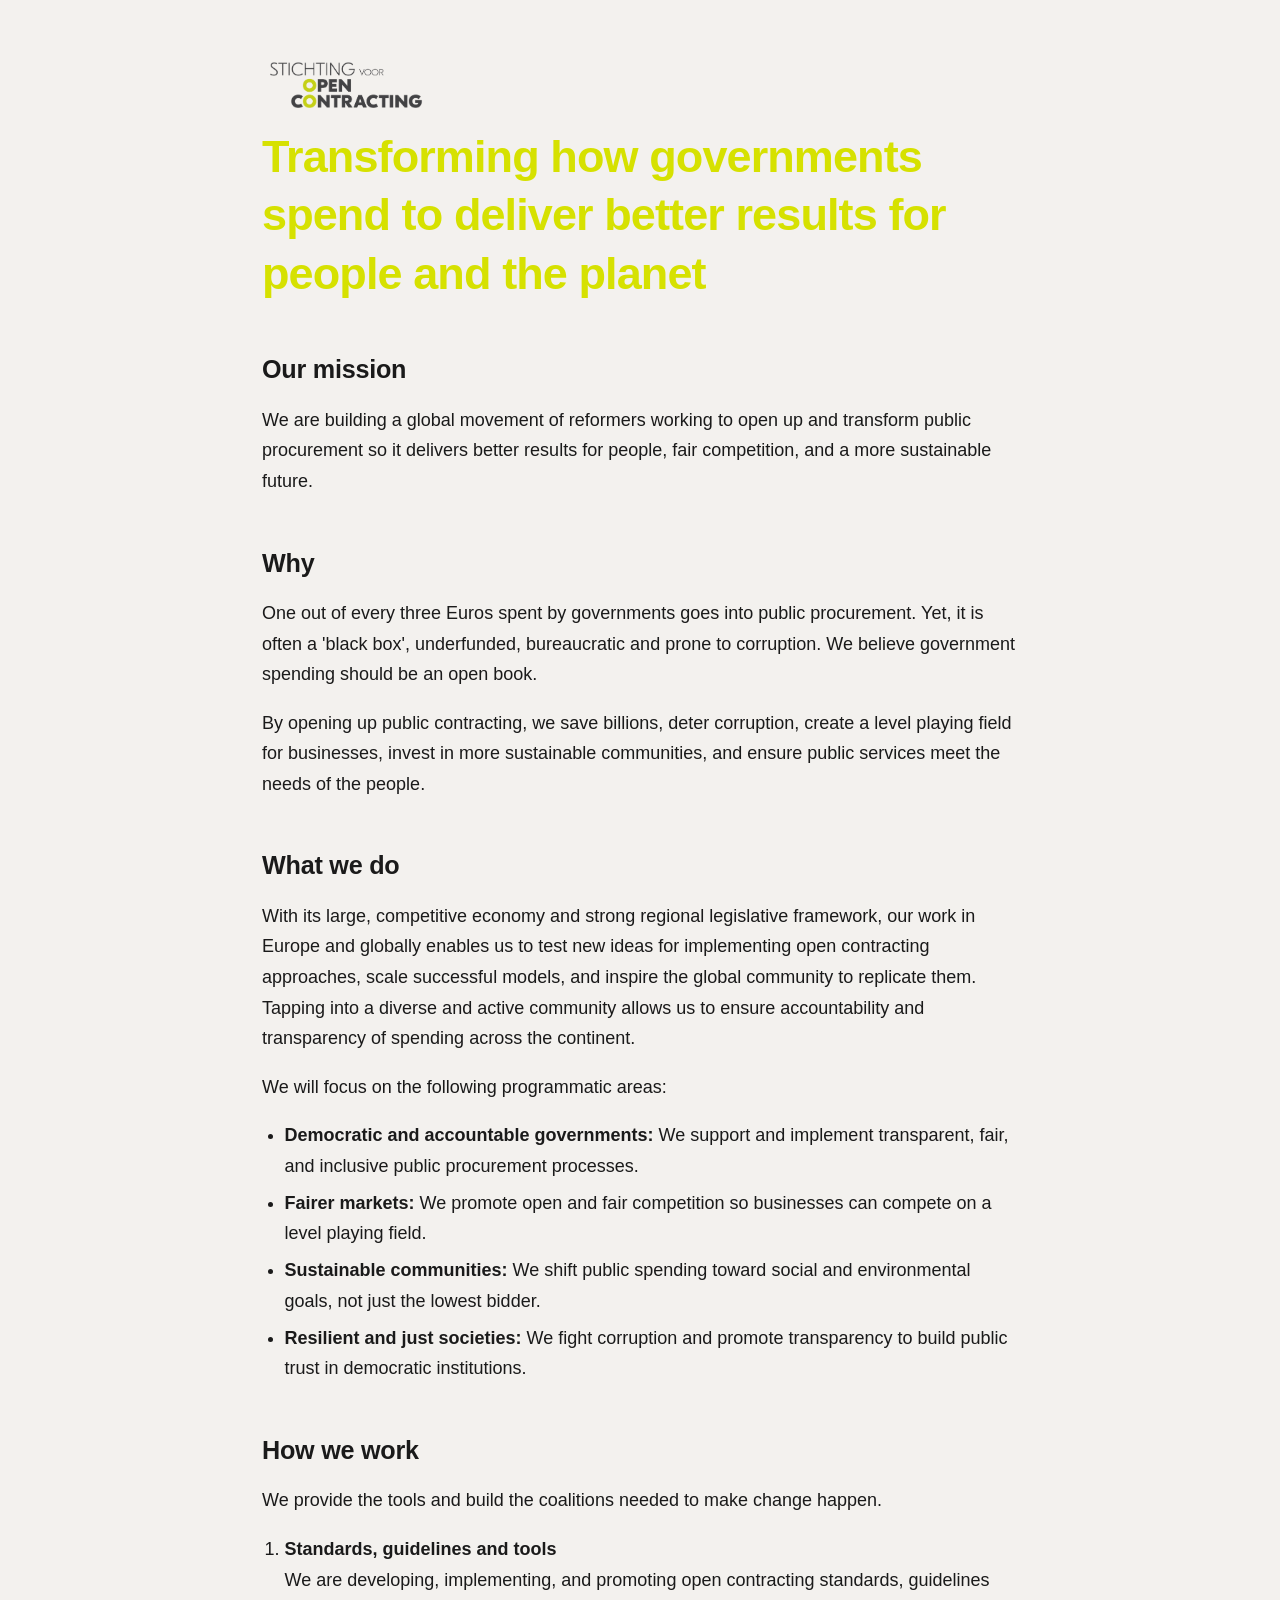
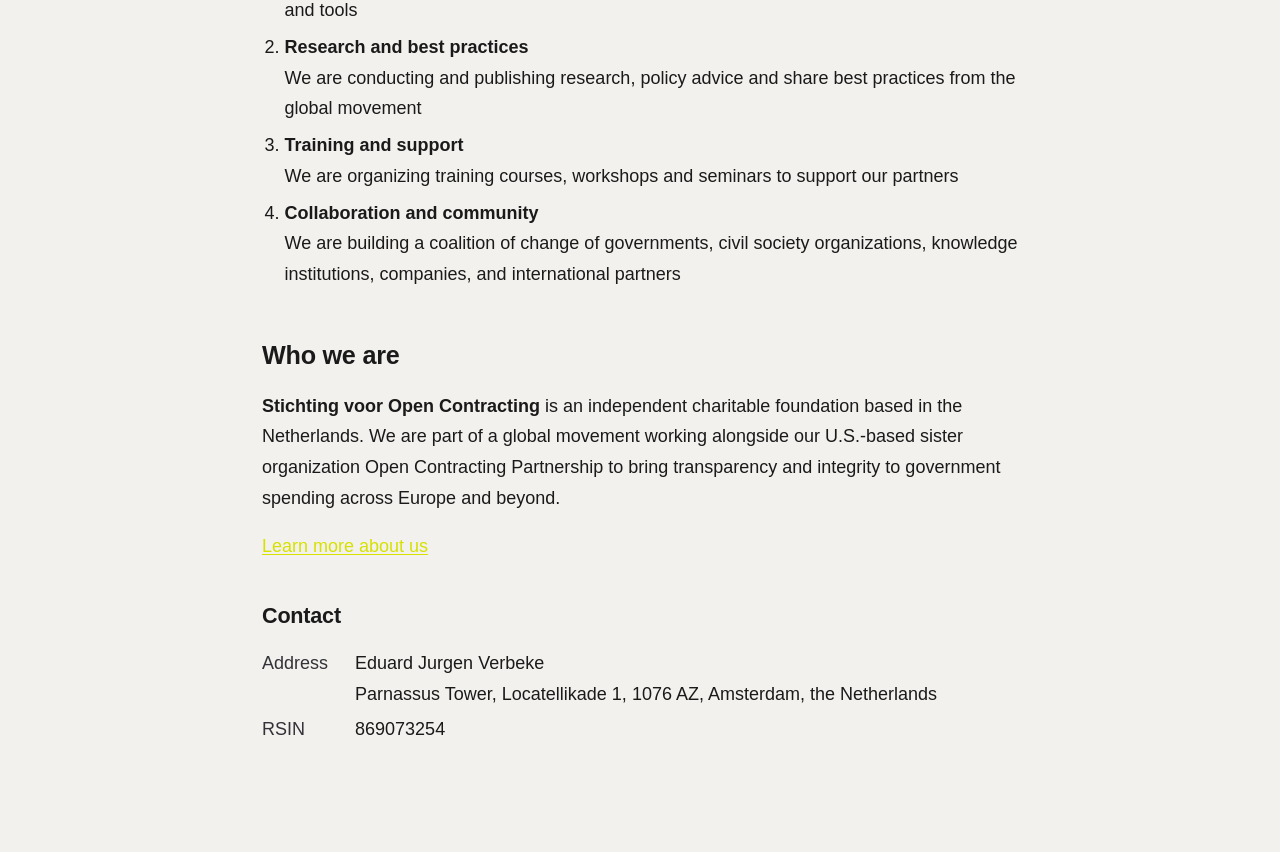
==== index.html @ b3a8ab1e "Update index.html" ====
<!DOCTYPE html>
<html lang="en">
<head>
  <meta charset="UTF-8">
  <meta name="viewport" content="width=device-width, initial-scale=1.0">
  <title>Stichting voor Open Contracting (SvOC)</title>
  <link rel="preload" href="fonts/GT-Eesti-Display-Regular.woff2" as="font" type="font/woff2" crossorigin>
  <link rel="preload" href="fonts/GT-Eesti-Display-Medium.woff2" as="font" type="font/woff2" crossorigin>
  <link rel="preload" href="fonts/GT-Eesti-Display-Bold.woff2" as="font" type="font/woff2" crossorigin>
  <link rel="stylesheet" href="styles.css">
</head>
<body>
  <main>
    <hgroup>
      <a href="http://open-contracting.org/index.eu"><img src="files/Stichting-Logo.png" width="25%"></a>
      <h1>Transforming how governments spend to deliver better results for people and the planet</h1>
    </hgroup>

    <h2>Our mission</h2>
    <p>We are building a global movement of reformers working to open up and transform public procurement so it delivers better results for people, fair competition, and a more sustainable future. </p>

    <h2>Why</h2>
    <p>One out of every three Euros spent by governments goes into public procurement. Yet, it is often a 'black box', underfunded, bureaucratic and prone to corruption. We believe government spending should be an open book. </p>
    <p>By opening up public contracting, we save billions, deter corruption, create a level playing field for businesses, invest in more sustainable communities, and ensure public services meet the needs of the people. </p>

<h2>What we do</h2>
    <p>With its large, competitive economy and strong regional legislative framework, our work in Europe and globally enables us to test new ideas for implementing open contracting approaches, scale successful models, and inspire the global community to replicate them. Tapping into a diverse and active community allows us to ensure accountability and transparency of spending across the continent. 
</p>
    <p>We will focus on the following programmatic areas:</p>
    
    <ul>
      <li><strong>Democratic and accountable governments:</strong> We support and implement transparent, fair, and inclusive public procurement processes. </li>
      <li><strong>Fairer markets:</strong> We promote open and fair competition so businesses can compete on a level playing field.</li>
      <li><strong>Sustainable communities:</strong> We shift public spending toward social and environmental goals, not just the lowest bidder.</li>
      <li><strong>Resilient and just societies:</strong> We fight corruption and promote transparency to build public trust in democratic institutions.</li>  
    </ul>

    <h2>How we work</h2>
    <p>We provide the tools and build the coalitions needed to make change happen. </p>
    <ol>
<li><strong>Standards, guidelines and tools </strong><br>
We are developing, implementing, and promoting open contracting standards, guidelines and tools </li>
      <li><strong>Research and best practices </strong><br>
We are conducting and publishing research, policy advice and share best practices from the global movement</li>
      <li><strong>Training and support</strong><br>
We are organizing training courses, workshops and seminars to support our partners</li>
      <li><strong>Collaboration and community </strong><br>
We are building a coalition of change of governments, civil society organizations, knowledge institutions, companies, and international partners </li>
      
    </ol>
    
    <h2>Who we are</h2>
    <p><strong>Stichting voor Open Contracting</strong> is an independent charitable foundation based in the Netherlands. We are part of a global movement working alongside our U.S.-based sister organization Open Contracting Partnership to bring transparency and integrity to government spending across Europe and beyond.</p>
    <p><a href="about.html">Learn more about us</a></p>

    <h3>Contact</h3>

    <dl>
      <dt>Address</dt>
      <dd>Eduard Jurgen Verbeke<br>Parnassus Tower, Locatellikade 1, 1076 AZ, Amsterdam, the Netherlands</dd>
      <dt>RSIN</dt>
      <dd>869073254</dd>
    </dl>

  </main>
</body>
</html>
---- styles.css ----
/* GT Eesti */
@font-face {
  font-family: "GT Eesti";
  font-style: normal;
  font-display: swap;
  src: url("fonts/GT-Eesti-Display-Regular.woff2") format("woff2");
}

@font-face {
  font-family: "GT Eesti";
  font-style: normal;
  font-weight: 600;
  font-display: swap;
  src: url("fonts/GT-Eesti-Display-Medium.woff2") format("woff2");
}

@font-face {
  font-family: "GT Eesti";
  font-style: normal;
  font-weight: 700;
  font-display: swap;
  src: url("fonts/GT-Eesti-Display-Bold.woff2") format("woff2");
}


:root {
  --text: #1a1a1a;
  --text-light: #323238;
  --bg: #f3f1ee;
  --accent: #d6e100;
  --max-width: 42rem;
}

* {
  margin: 0;
  padding: 0;
  box-sizing: border-box;
}

html {
  font-size: 18px;
  -webkit-font-smoothing: antialiased;
  -moz-osx-font-smoothing: grayscale;
}

body {
  font-family: "GT-Eesti-Display-Regular", -apple-system, BlinkMacSystemFont, "Segoe UI", OpenSans, sans-serif;
  line-height: 1.7;
  color: var(--text);
  background: var(--bg);
  padding: 3rem 1.5rem 5rem;
}

main {
  max-width: var(--max-width);
  margin: 0 auto;
}

h1, h2, h3, .subtitle {
  font-family: "GT-Eesti-Display-Bold", OpenSans, sans-serif;
}

h1 {
  font-size: 2.5rem;
  line-height: 1.3;
  margin-bottom: 0.5rem;
  letter-spacing: -0.02em;
  color: var(--accent);
}

.subtitle {
  color: var(--text-light);
  font-size: 1.35rem;
  margin-bottom: 3rem;
}

.subtitle::after {
  content: "";
  display: block;
  width: 4rem;
  height: 3px;
  background: var(--accent);
  margin-top: 1.5rem;
}

h2 {
  font-size: 1.4rem;
  font-weight: 700;
  margin-top: 2.5rem;
  margin-bottom: 0.75rem;
  letter-spacing: -0.01em;
}

h3 {
  font-size: 1.2rem;
  font-weight: 600;
  margin-top: 2rem;
  margin-bottom: 0.75rem;
  letter-spacing: -0.01em;
}

p, ul, dl {
  margin-bottom: 1rem;
}

ul {
  padding-left: 1.25rem;
}

ol {
  padding-left: 1.25rem;
}

li {
  margin-bottom: 0.35rem;
}

dl {
  display: grid;
  grid-template-columns: auto 1fr;
  gap: 0.25rem 1.5rem;
}

dt {
  color: var(--text-light);
}

dd {
  margin: 0;
}

a {
  color: var(--accent);
  text-decoration: underline;
  text-underline-offset: 2px;
}

a:hover {
  color: var(--text);
}

@media (max-width: 600px) {
  html {
    font-size: 16px;
  }

  body {
    padding: 2rem 1rem 3rem;
  }

  h1 {
    font-size: 2rem;
  }

  dl {
    grid-template-columns: 1fr;
    gap: 0.1rem;
  }

  dt {
    margin-top: 0.5rem;
  }
}
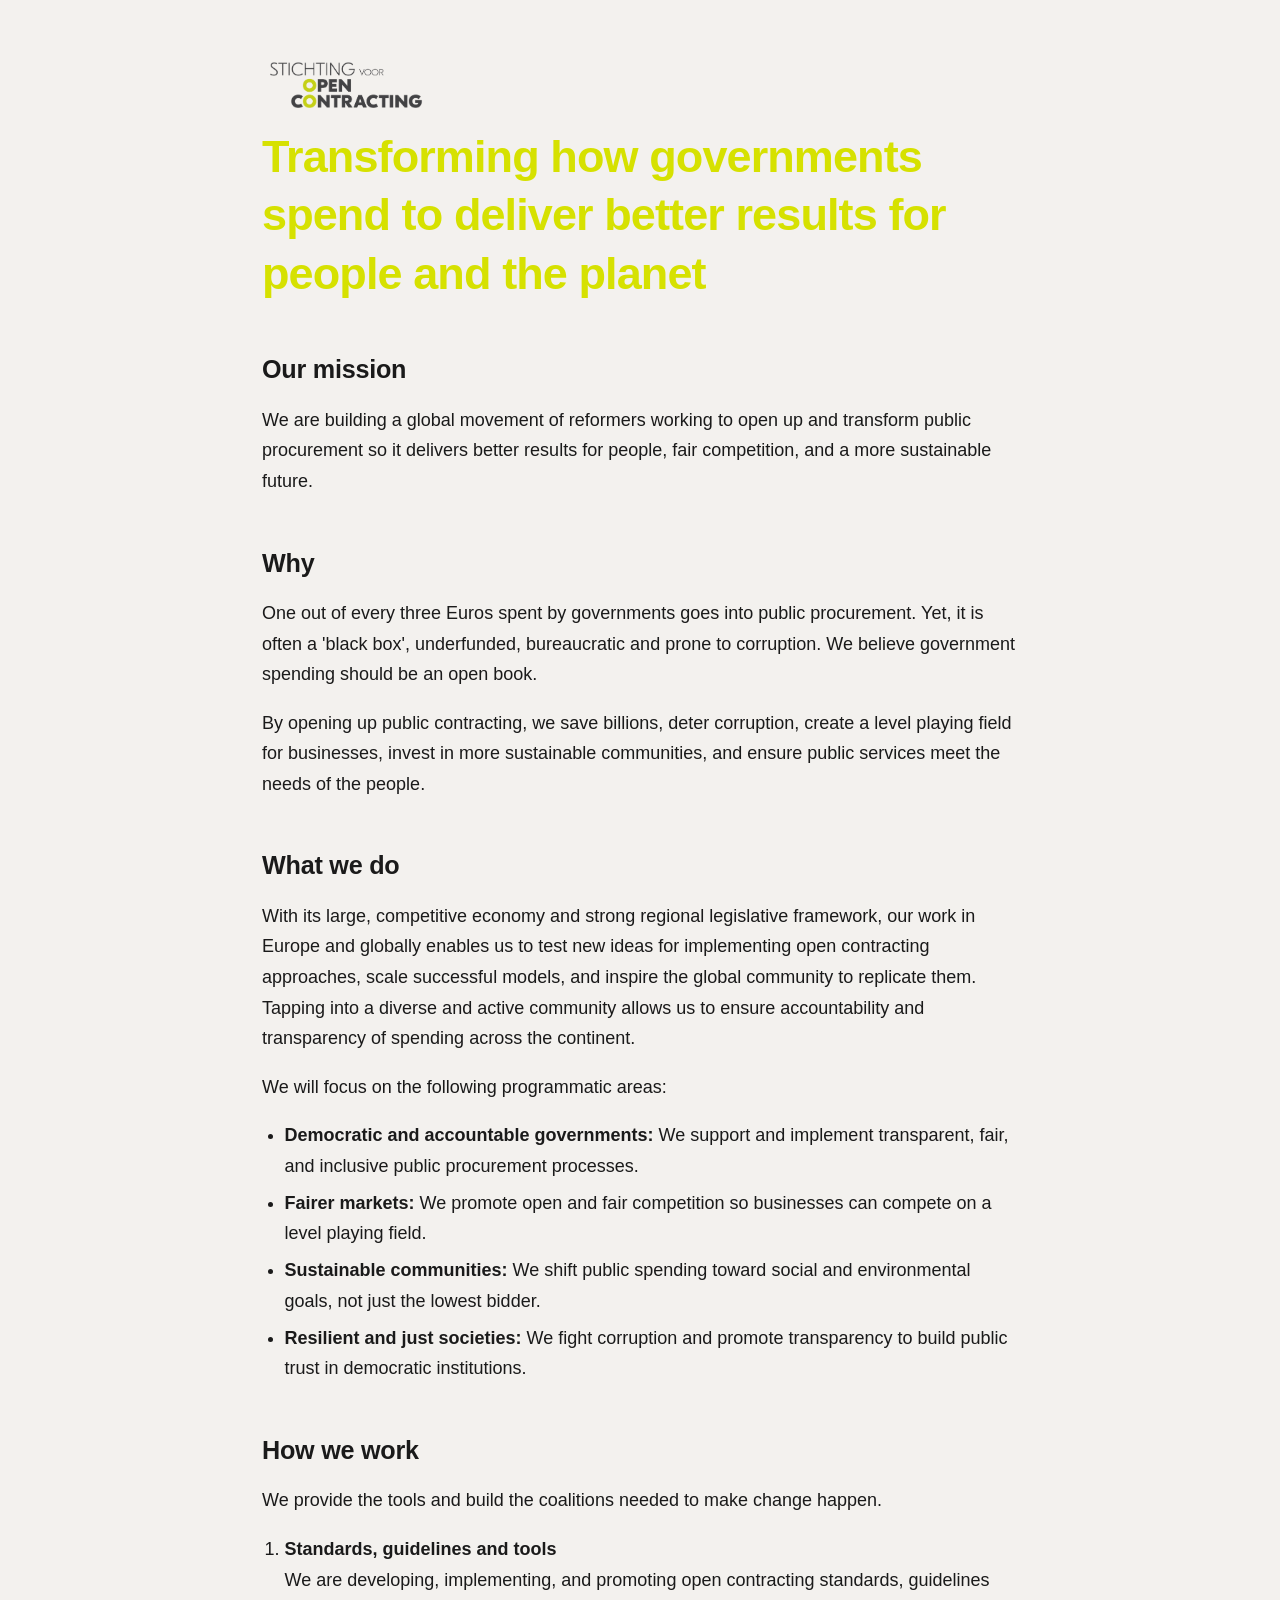
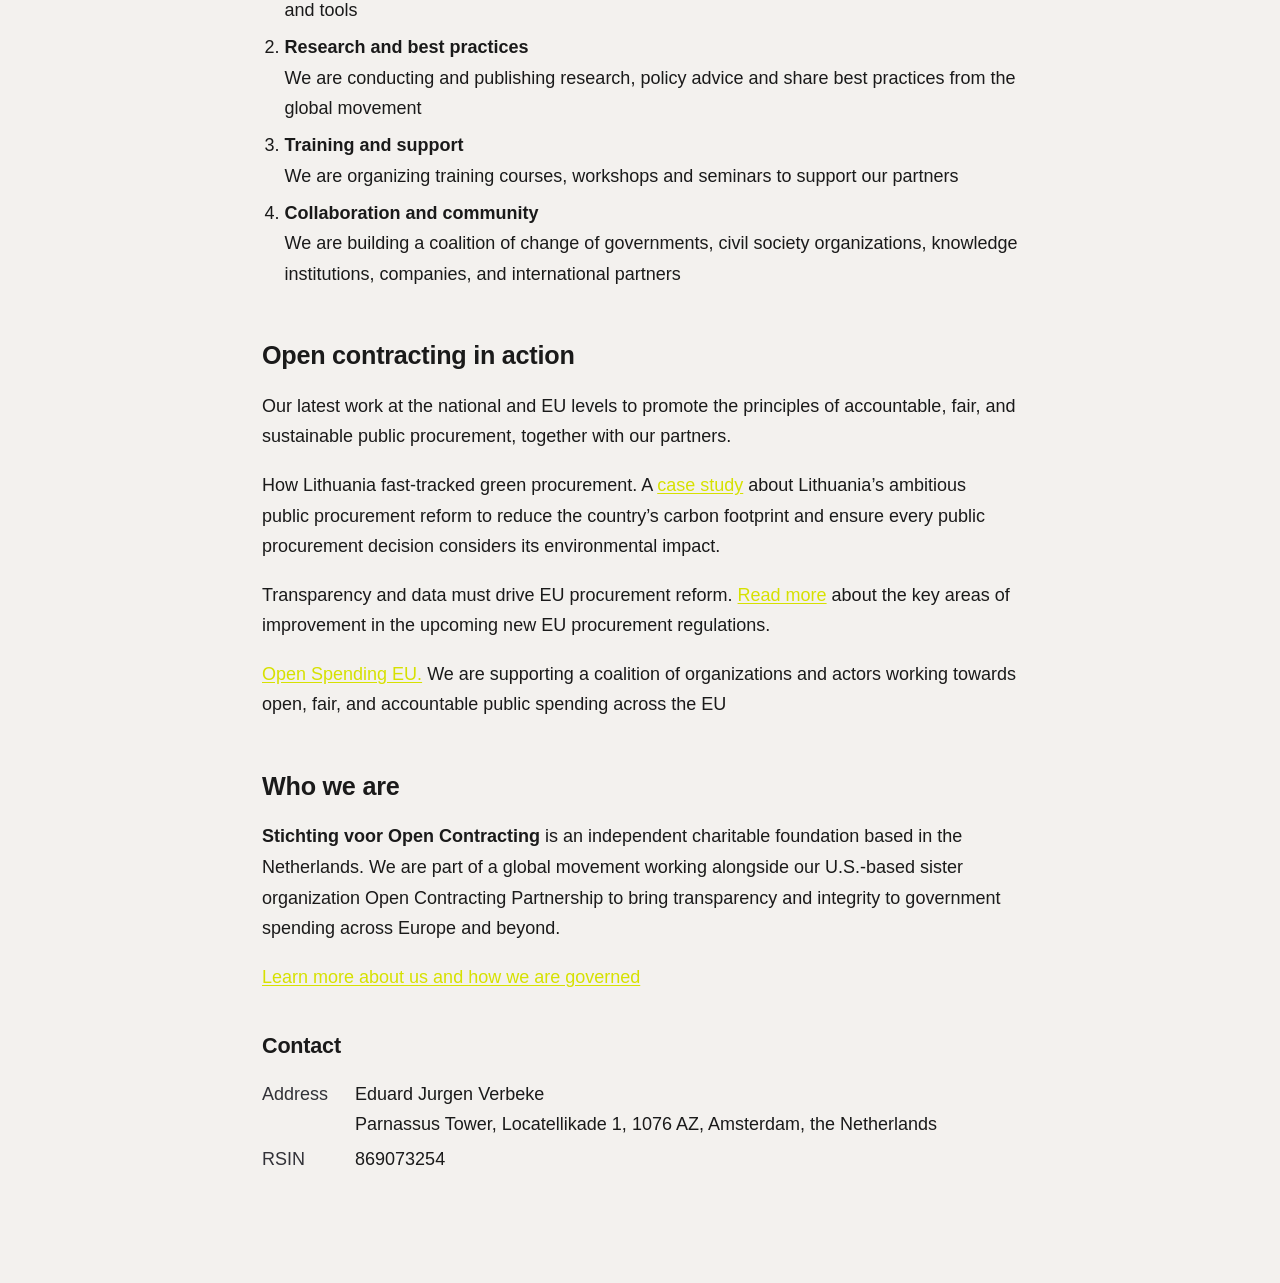
==== commit 0b214875: "Update index.html" ====
--- a/index.html
+++ b/index.html
@@ -46,12 +46,18 @@
 We are organizing training courses, workshops and seminars to support our partners</li>
       <li><strong>Collaboration and community </strong><br>
 We are building a coalition of change of governments, civil society organizations, knowledge institutions, companies, and international partners </li>
-      
     </ol>
+
+    <h2>Open contracting in action</h2>
+    <p>Our latest work at the national and EU levels to promote the principles of accountable, fair, and sustainable public procurement, together with our partners.</p>
+
+<p>How Lithuania fast-tracked green procurement. A <a href"https://www.open-contracting.org/2023/12/06/how-lithuania-fast-tracked-green-procurement/">case study</a> about Lithuania’s ambitious public procurement reform to reduce the country’s carbon footprint and ensure every public procurement decision considers its environmental impact.</p>
+<p>Transparency and data must drive EU procurement reform. <a href="https://www.open-contracting.org/2026/02/06/a-smarter-single-market-why-transparency-and-data-must-drive-eu-procurement-reform/">Read more</a> about the key areas of improvement in the upcoming new EU procurement regulations.</p>
+<p><a href="https://www.open-spending.eu">Open Spending EU.</a> We are supporting a coalition of organizations and actors working towards open, fair, and accountable public spending across the EU</p>
     
     <h2>Who we are</h2>
     <p><strong>Stichting voor Open Contracting</strong> is an independent charitable foundation based in the Netherlands. We are part of a global movement working alongside our U.S.-based sister organization Open Contracting Partnership to bring transparency and integrity to government spending across Europe and beyond.</p>
-    <p><a href="about.html">Learn more about us</a></p>
+    <p><a href="about.html">Learn more about us and how we are governed</a></p>
 
     <h3>Contact</h3>
 
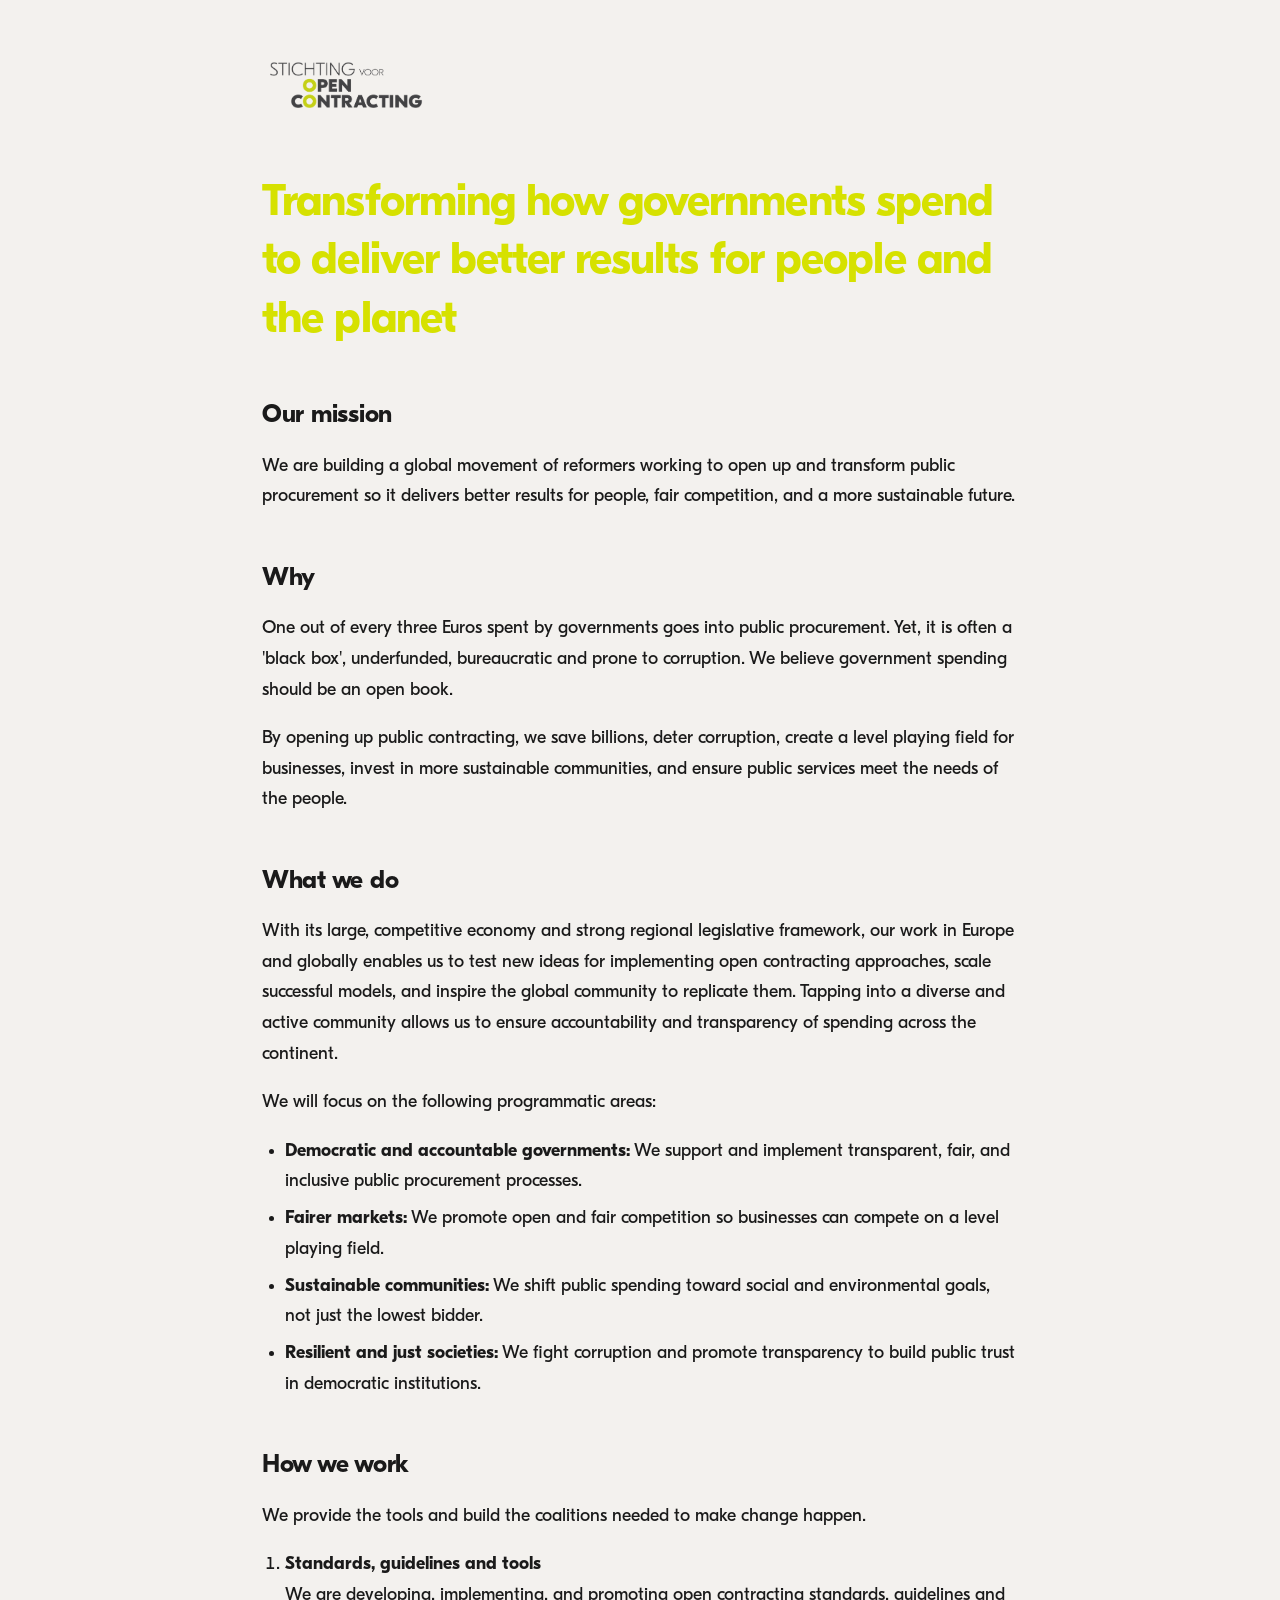
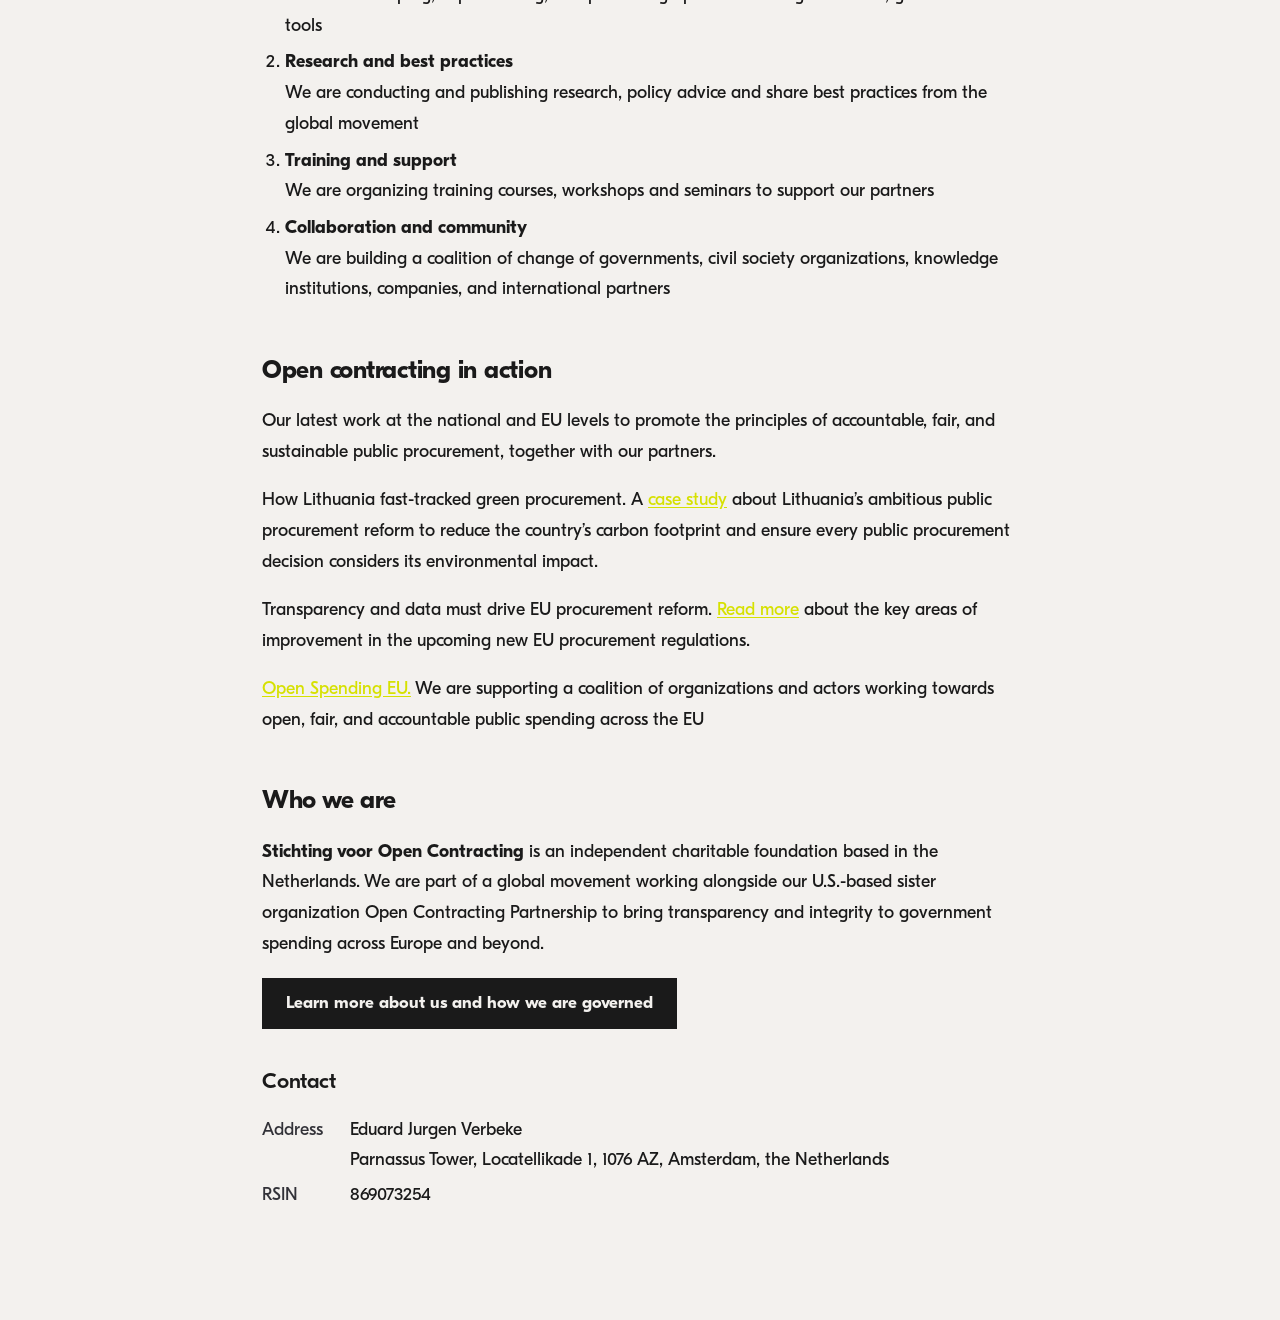
==== commit 63500f68: "Update index.html" ====
--- a/index.html
+++ b/index.html
@@ -57,7 +57,7 @@
     
     <h2>Who we are</h2>
     <p><strong>Stichting voor Open Contracting</strong> is an independent charitable foundation based in the Netherlands. We are part of a global movement working alongside our U.S.-based sister organization Open Contracting Partnership to bring transparency and integrity to government spending across Europe and beyond.</p>
-    <p><a href="about.html">Learn more about us and how we are governed</a></p>
+    <p><a href="about.html" class="btn btn-primary">Learn more about us and how we are governed</a></p>
 
     <h3>Contact</h3>
 
--- a/styles.css
+++ b/styles.css
@@ -2,6 +2,7 @@
 @font-face {
   font-family: "GT Eesti";
   font-style: normal;
+  font-weight: 400;
   font-display: swap;
   src: url("fonts/GT-Eesti-Display-Regular.woff2") format("woff2");
 }
@@ -44,7 +45,7 @@
 }
 
 body {
-  font-family: "GT-Eesti-Display-Regular", -apple-system, BlinkMacSystemFont, "Segoe UI", OpenSans, sans-serif;
+  font-family: "GT Eesti", -apple-system, BlinkMacSystemFont, "Segoe UI", OpenSans, sans-serif;
   line-height: 1.7;
   color: var(--text);
   background: var(--bg);
@@ -57,12 +58,13 @@
 }
 
 h1, h2, h3, .subtitle {
-  font-family: "GT-Eesti-Display-Bold", OpenSans, sans-serif;
+  font-family: "GT Eesti", OpenSans, sans-serif;
 }
 
 h1 {
   font-size: 2.5rem;
   line-height: 1.3;
+  margin-top: 2.5rem;
   margin-bottom: 0.5rem;
   letter-spacing: -0.02em;
   color: var(--accent);
@@ -161,3 +163,40 @@
     margin-top: 0.5rem;
   }
 }
+
+/* Buttons */
+.btn {
+  display: inline-block;
+  padding: 0.65em 1.4em;
+  font-family: "GT Eesti", sans-serif;
+  font-size: 0.95rem;
+  font-weight: 700;
+  text-decoration: none;
+  cursor: pointer;
+  border: none;
+  transition: background 0.15s ease, color 0.15s ease;
+}
+
+/* Primary: dark fill */
+.btn-primary {
+  background: var(--text);
+  color: var(--bg);
+}
+
+.btn-primary:hover {
+  background: var(--accent);
+  color: var(--text);
+}
+
+/* Secondary: outline */
+.btn-secondary {
+  background: transparent;
+  color: var(--text);
+  border: 2px solid var(--text);
+}
+
+.btn-secondary:hover {
+  background: var(--accent);
+  border-color: var(--accent);
+  color: var(--text);
+}
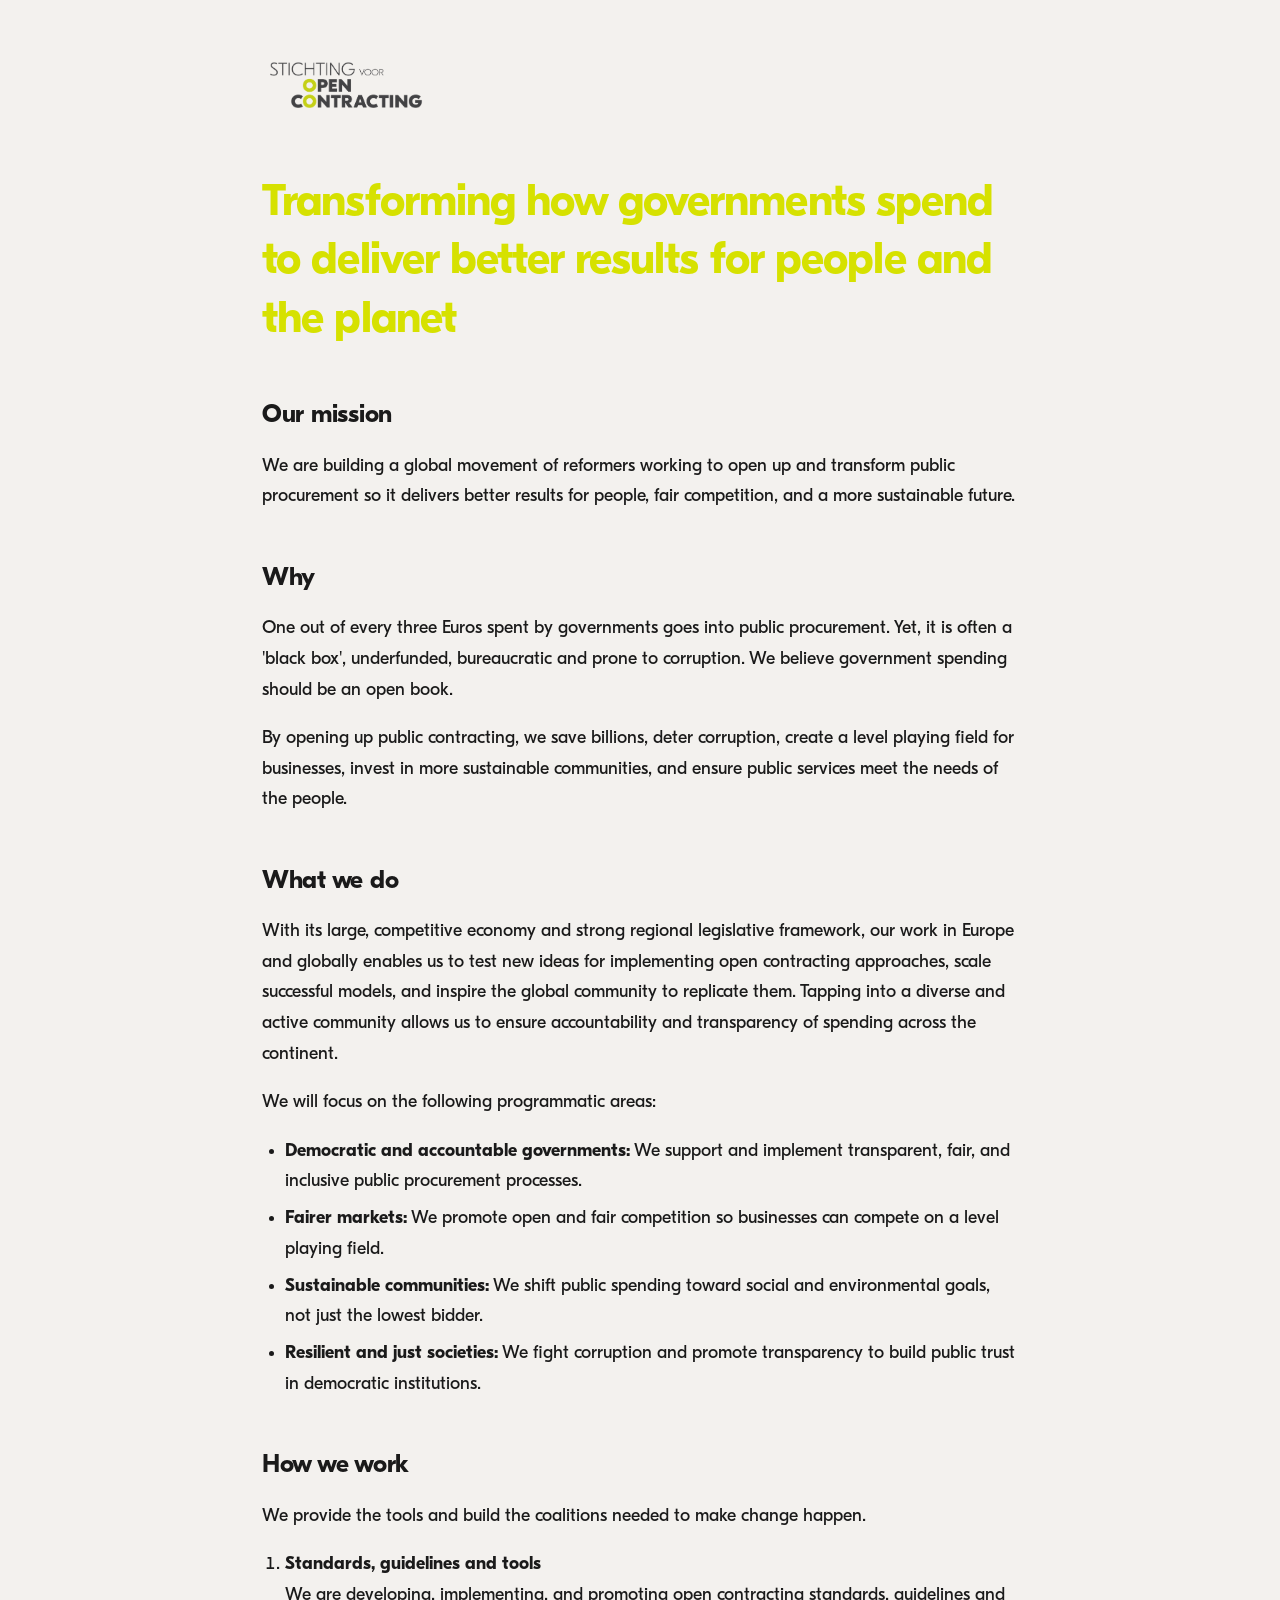
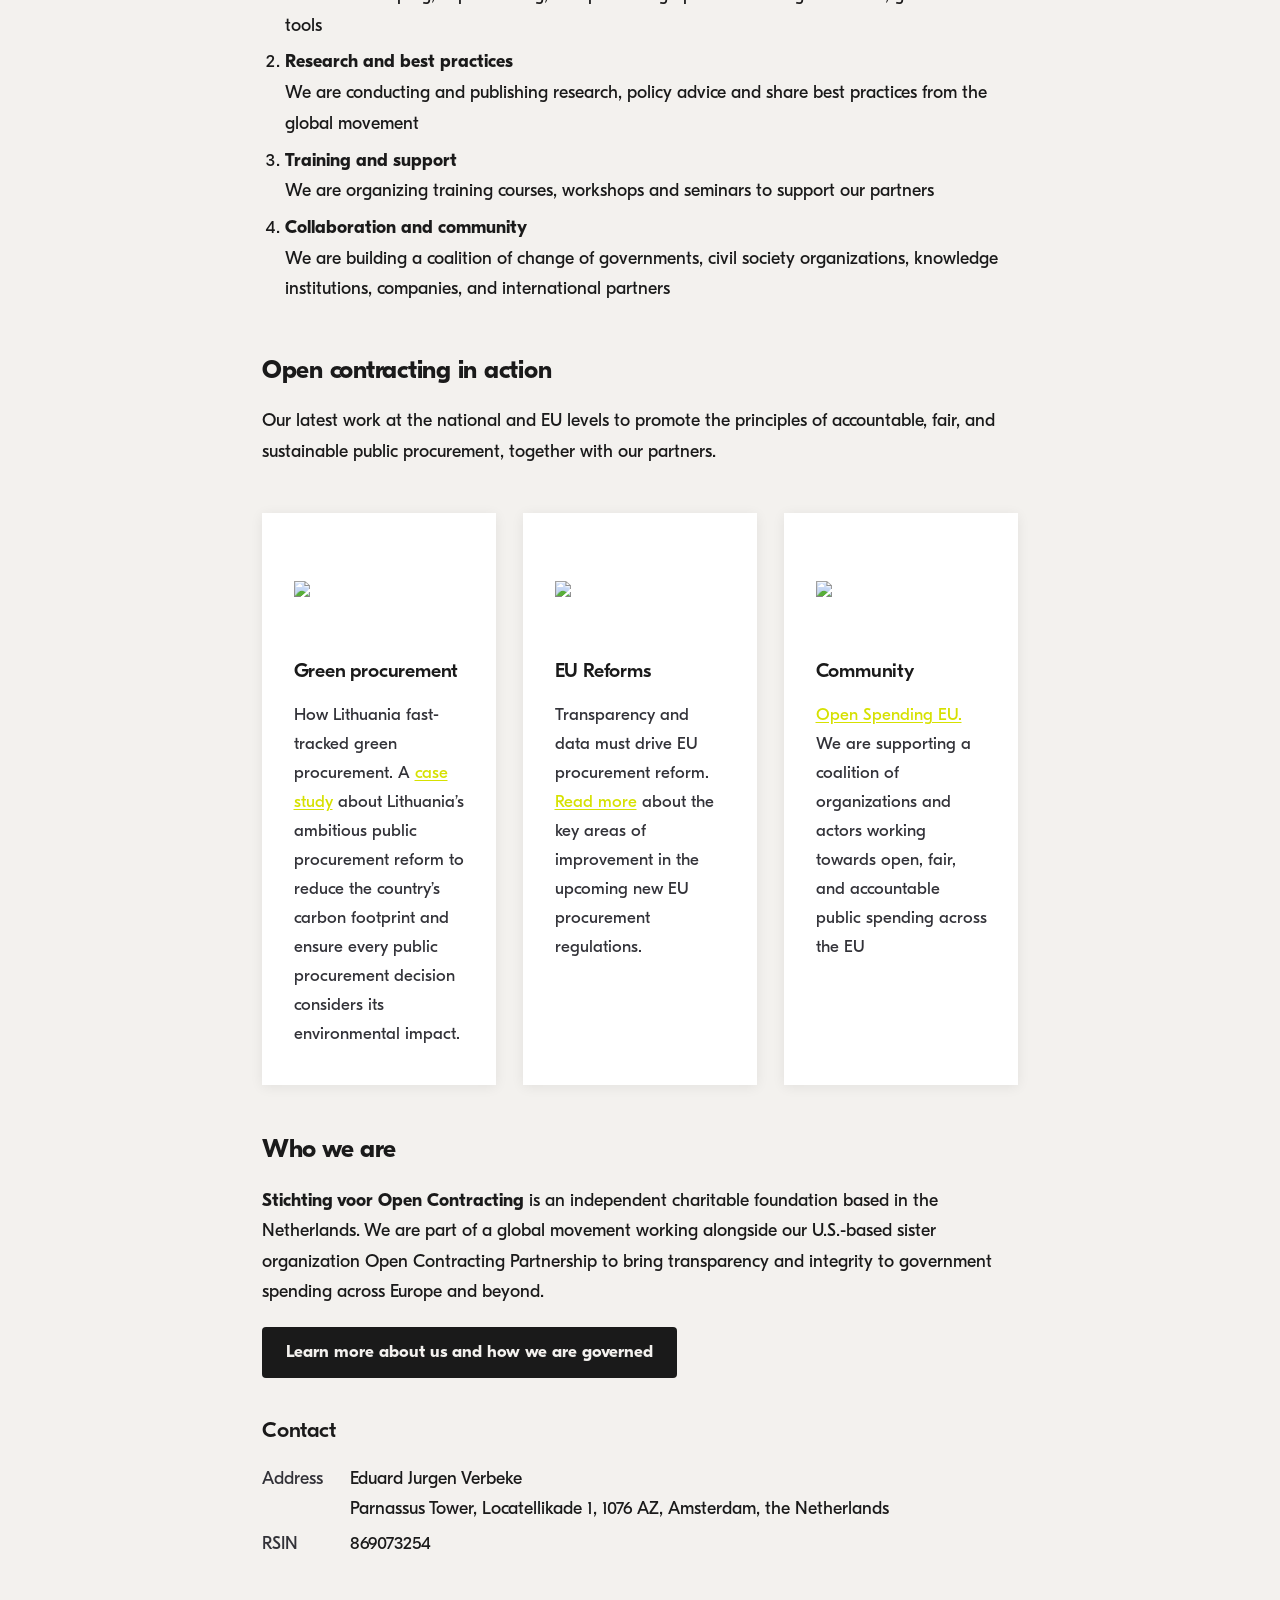
==== commit aef83a9e: "Update index.html" ====
--- a/index.html
+++ b/index.html
@@ -50,10 +50,29 @@
 
     <h2>Open contracting in action</h2>
     <p>Our latest work at the national and EU levels to promote the principles of accountable, fair, and sustainable public procurement, together with our partners.</p>
-
-<p>How Lithuania fast-tracked green procurement. A <a href"https://www.open-contracting.org/2023/12/06/how-lithuania-fast-tracked-green-procurement/">case study</a> about Lithuania’s ambitious public procurement reform to reduce the country’s carbon footprint and ensure every public procurement decision considers its environmental impact.</p>
-<p>Transparency and data must drive EU procurement reform. <a href="https://www.open-contracting.org/2026/02/06/a-smarter-single-market-why-transparency-and-data-must-drive-eu-procurement-reform/">Read more</a> about the key areas of improvement in the upcoming new EU procurement regulations.</p>
+<div class="cards-grid">
+  <div class="card">
+    <div class="card-icon">
+      <img src="https://ocp-website-production-2fo5ied6.imgix.net/uploads/2023/12/Lithuania-bikelight-iStock-1057982458.jpg?ixlib=php-4.1.0&w=2048&s=8933f5fea58274ccbce6c9a4e504c68d">
+    </div>
+    <h3>Green procurement</h3>
+    <p>How Lithuania fast-tracked green procurement. A <a href"https://www.open-contracting.org/2023/12/06/how-lithuania-fast-tracked-green-procurement/">case study</a> about Lithuania’s ambitious public procurement reform to reduce the country’s carbon footprint and ensure every public procurement decision considers its environmental impact.</p>
+  </div>
+  <div class="card">
+    <div class="card-icon">
+     <img src="https://ocp-website-production-2fo5ied6.imgix.net/uploads/2026/02/KG-EUDirectives.jpg?ixlib=php-4.1.0&w=2048&s=8bc46162a1fc86c5cd43fa720dd31d4b">
+    </div>
+    <h3>EU Reforms</h3>
+ <p>Transparency and data must drive EU procurement reform. <a href="https://www.open-contracting.org/2026/02/06/a-smarter-single-market-why-transparency-and-data-must-drive-eu-procurement-reform/">Read more</a> about the key areas of improvement in the upcoming new EU procurement regulations.</p>
+ </div>
+  <div class="card">
+    <div class="card-icon">
+      <img src="https://ocp-website-production-2fo5ied6.imgix.net/uploads/2024/09/europe-vision-rome-1.jpg?ixlib=php-4.1.0&w=2048&s=67f774d9f315d175db31bb6d642a5e0b">
+    </div>
+    <h3>Community</h3>
 <p><a href="https://www.open-spending.eu">Open Spending EU.</a> We are supporting a coalition of organizations and actors working towards open, fair, and accountable public spending across the EU</p>
+  </div>
+</div>
     
     <h2>Who we are</h2>
     <p><strong>Stichting voor Open Contracting</strong> is an independent charitable foundation based in the Netherlands. We are part of a global movement working alongside our U.S.-based sister organization Open Contracting Partnership to bring transparency and integrity to government spending across Europe and beyond.</p>
--- a/styles.css
+++ b/styles.css
@@ -174,6 +174,7 @@
   text-decoration: none;
   cursor: pointer;
   border: none;
+  border-radius: 4px;
   transition: background 0.15s ease, color 0.15s ease;
 }
 
@@ -200,3 +201,48 @@
   border-color: var(--accent);
   color: var(--text);
 }
+
+/* Cards section */
+.cards-grid {
+  display: grid;
+  grid-template-columns: repeat(3, 1fr);
+  gap: 1.5rem;
+  margin-top: 2.5rem;
+  margin-bottom: 2rem;
+}
+
+.card {
+  background: #fff;
+  padding: 2rem 1.75rem;
+  box-shadow: 0 2px 12px rgba(0, 0, 0, 0.07);
+}
+
+.card-icon {
+  margin-bottom: 1.5rem;
+  height: 80px;
+  display: flex;
+  align-items: center;
+}
+
+.card-icon img {
+  max-height: 80px;
+  width: auto;
+}
+
+.card h3 {
+  margin-top: 0;
+  margin-bottom: 0.6rem;
+  font-size: 1.1rem;
+}
+
+.card p {
+  margin-bottom: 0;
+  color: var(--text-light);
+  font-size: 0.95rem;
+}
+
+@media (max-width: 768px) {
+  .cards-grid {
+    grid-template-columns: 1fr;
+  }
+}
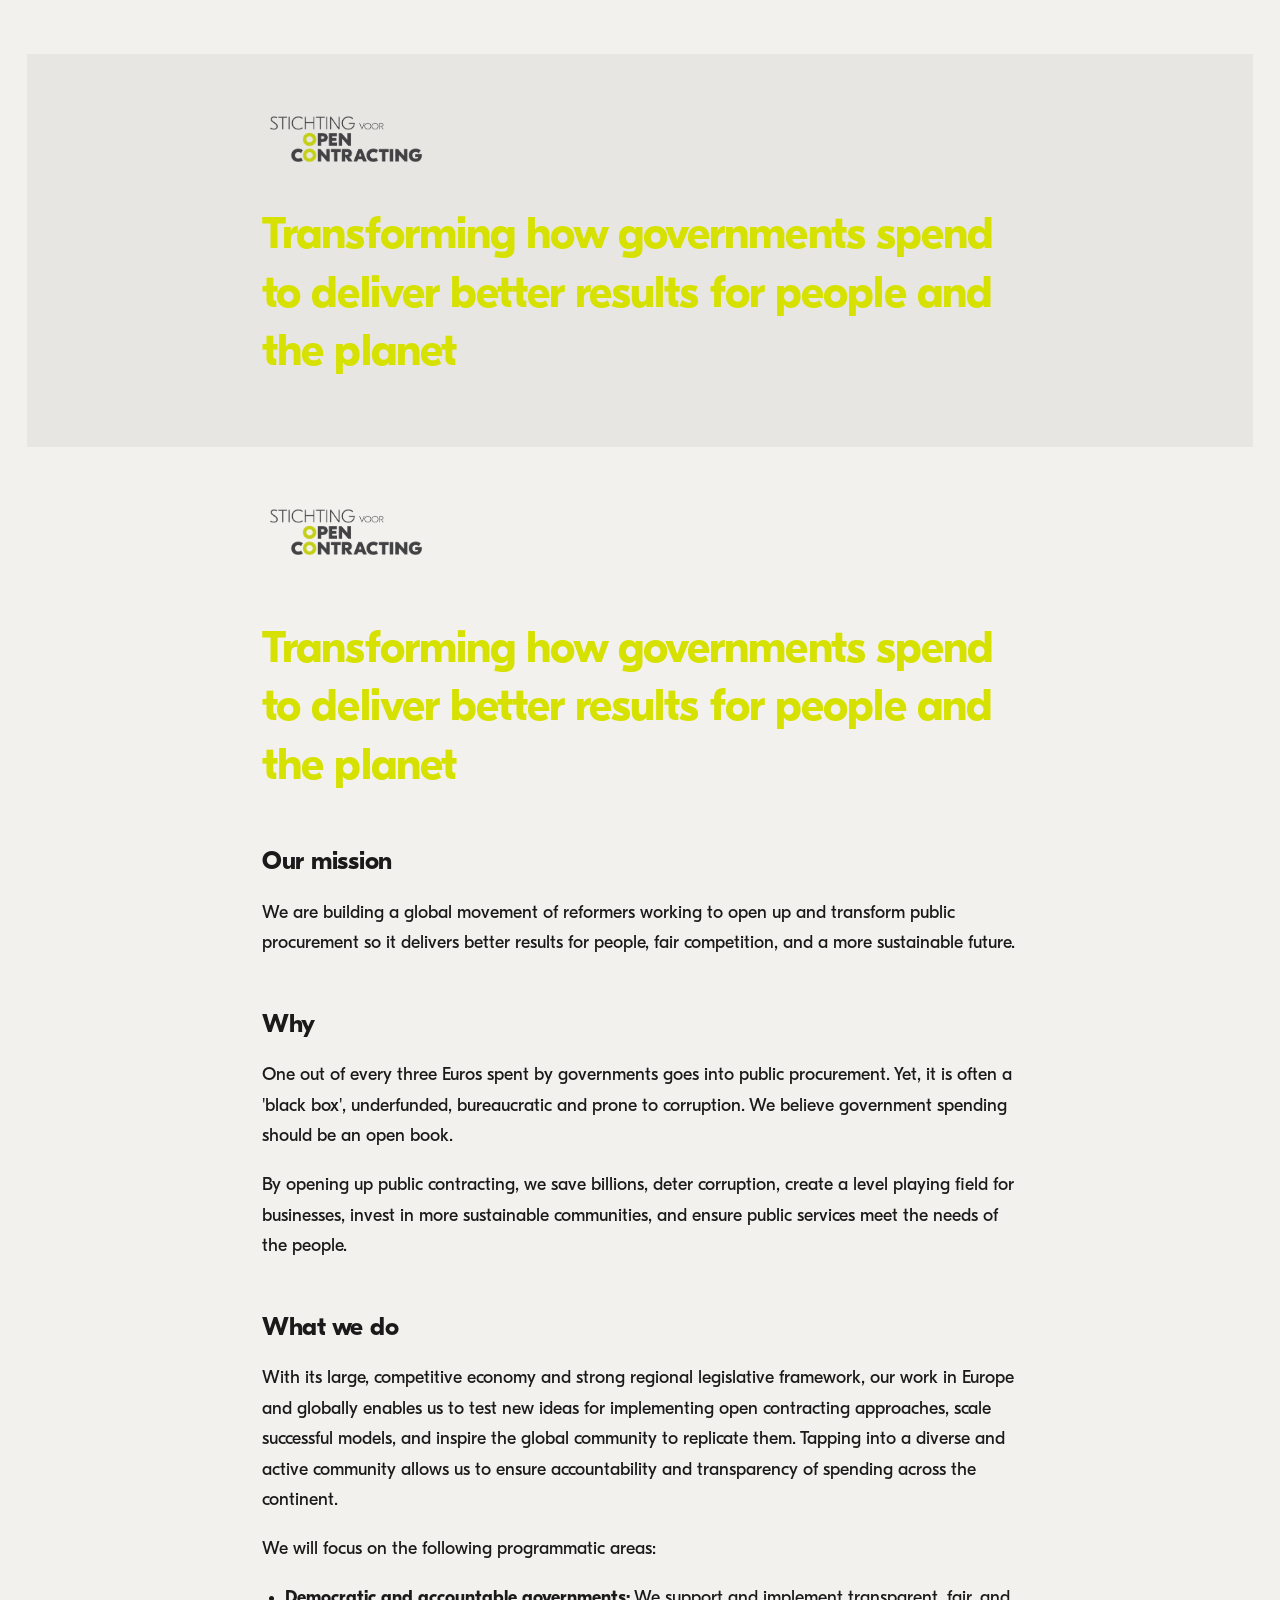
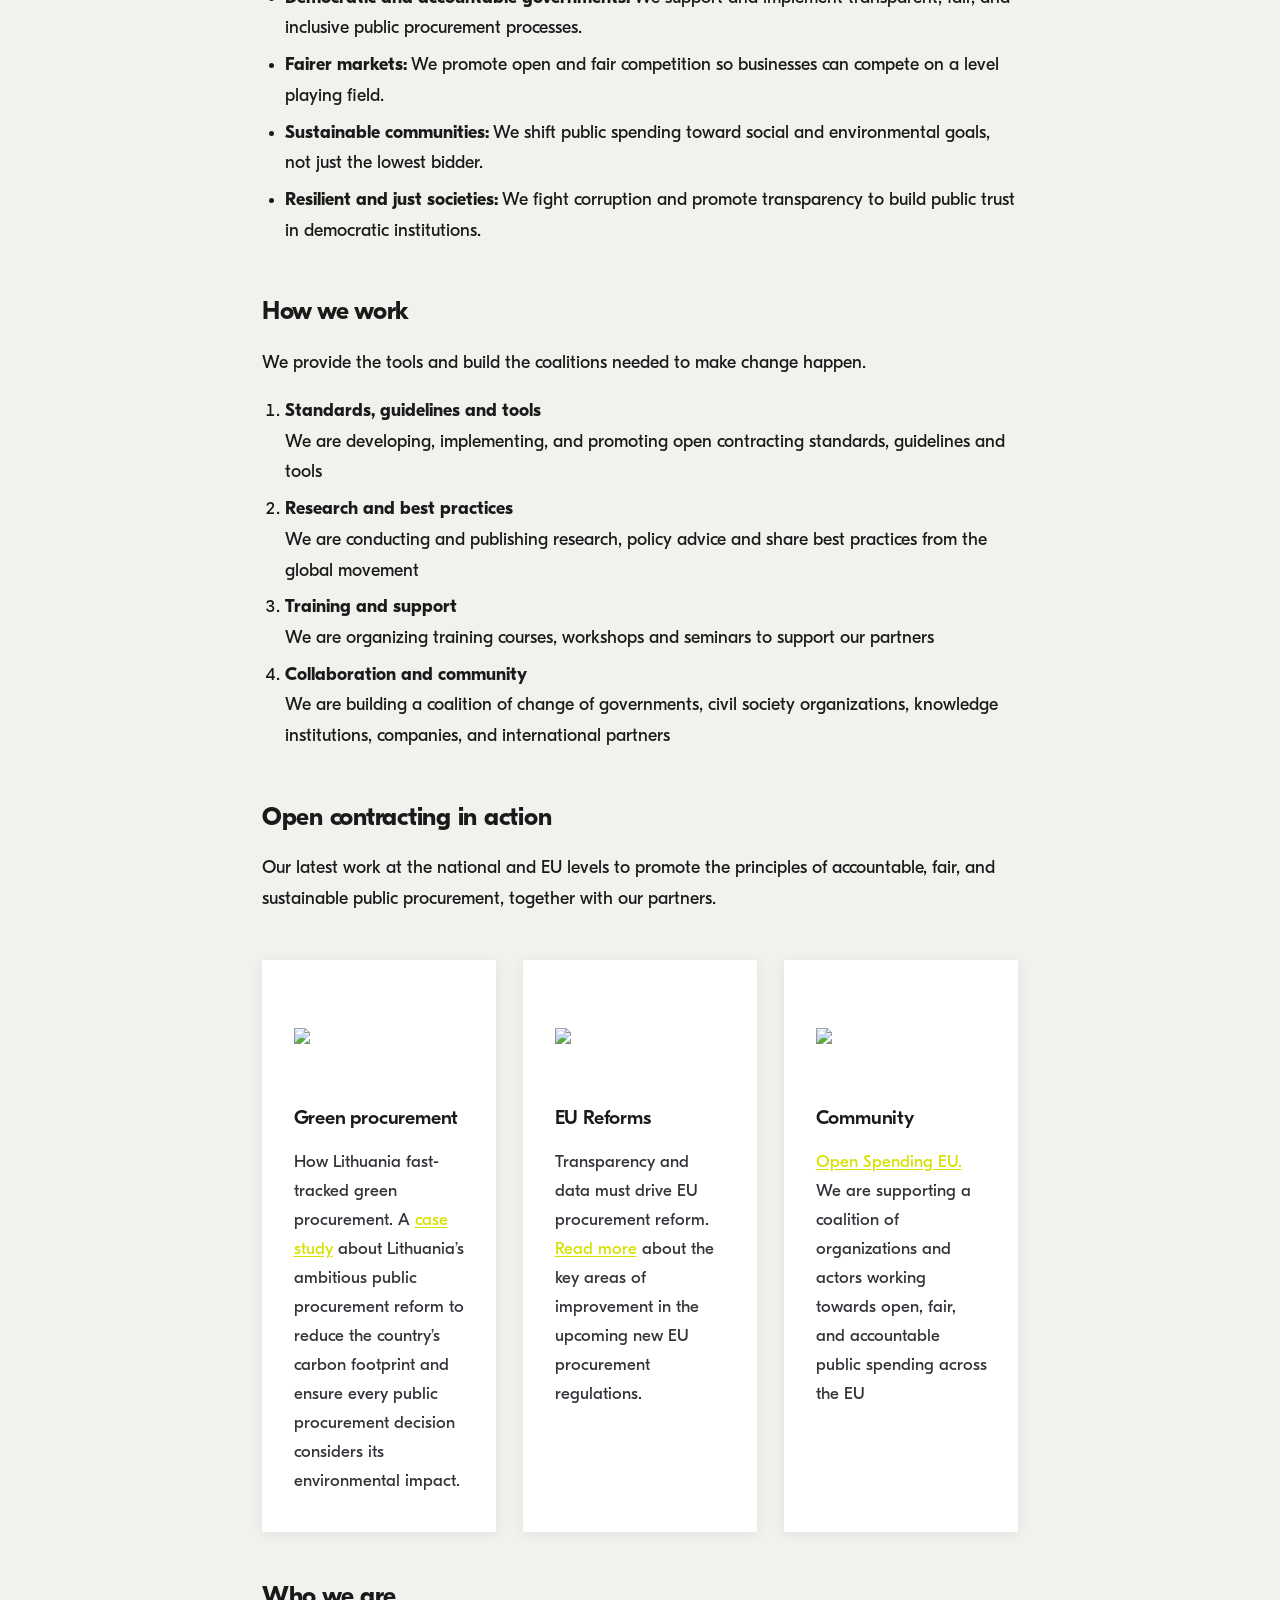
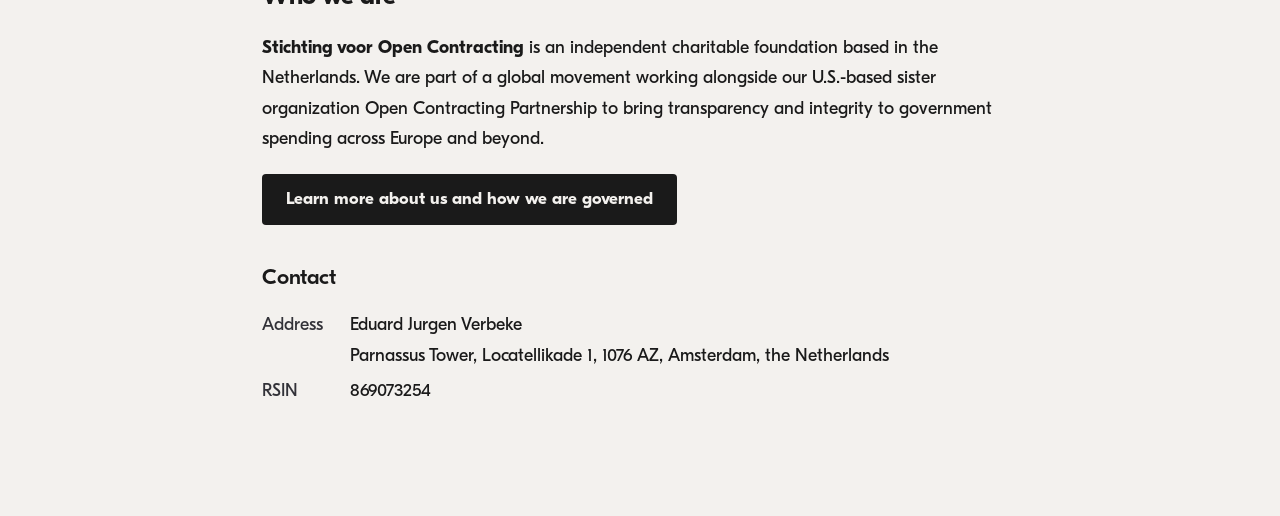
==== commit 025951a4: "Update index.html" ====
--- a/index.html
+++ b/index.html
@@ -10,6 +10,15 @@
   <link rel="stylesheet" href="styles.css">
 </head>
 <body>
+  <header class="site-header">
+    <div class="site-header__inner">
+      <a href="http://open-contracting.eu/index.html">
+        <img src="files/Stichting-Logo.png" width="25%">
+      </a>
+      <h1>Transforming how governments spend to deliver better results for people and the planet</h1>
+    </div>
+  </header>
+  
   <main>
     <hgroup>
       <a href="http://open-contracting.org/index.eu"><img src="files/Stichting-Logo.png" width="25%"></a>
--- a/styles.css
+++ b/styles.css
@@ -163,6 +163,29 @@
     margin-top: 0.5rem;
   }
 }
+
+/* Site header */
+.site-header {
+  background: #e8e6e3;
+  padding: 3rem 1.5rem;
+  margin-bottom: 3rem;
+}
+
+.site-header__inner {
+  max-width: var(--max-width);
+  margin: 0 auto;
+}
+
+.site-header__inner img {
+  display: block;
+  margin-bottom: 2rem;
+  width: clamp(120px, 25%, 220px);
+}
+
+.site-header__inner h1 {
+  margin-top: 0;
+}
+
 
 /* Buttons */
 .btn {
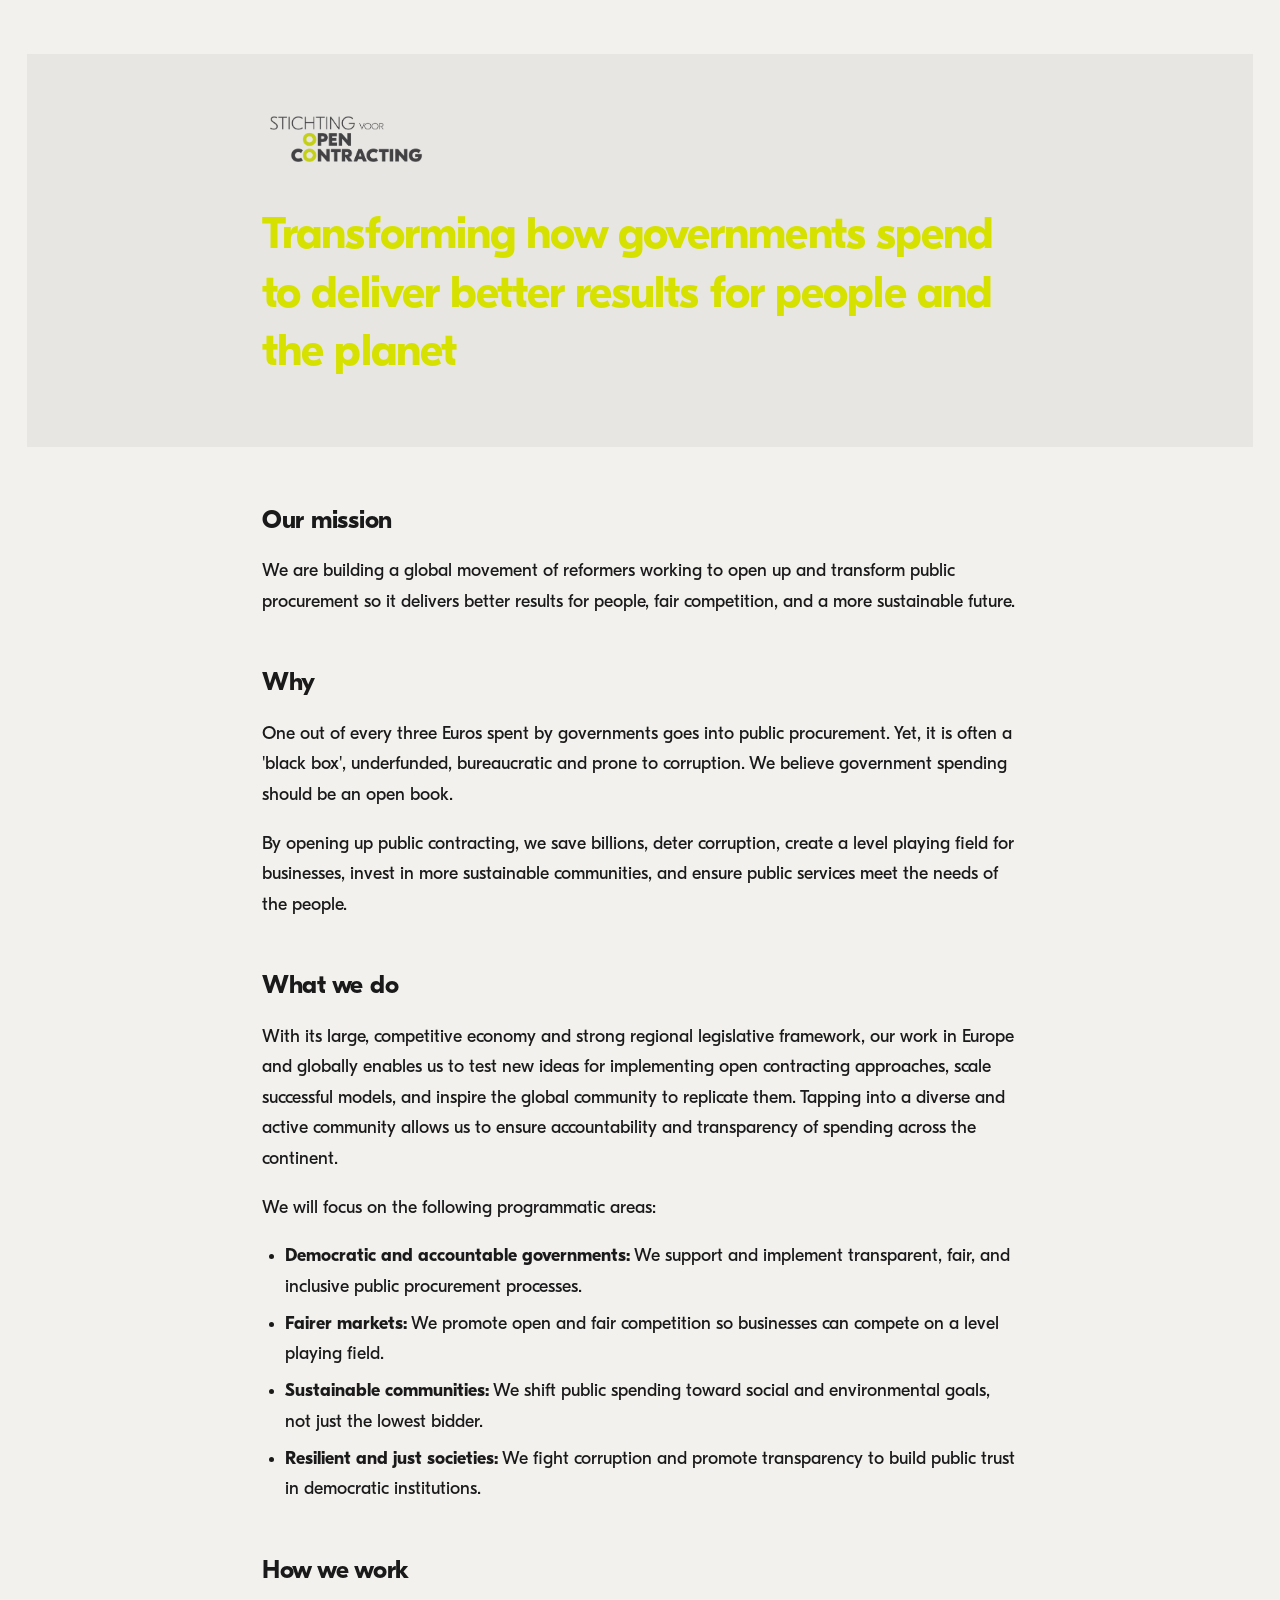
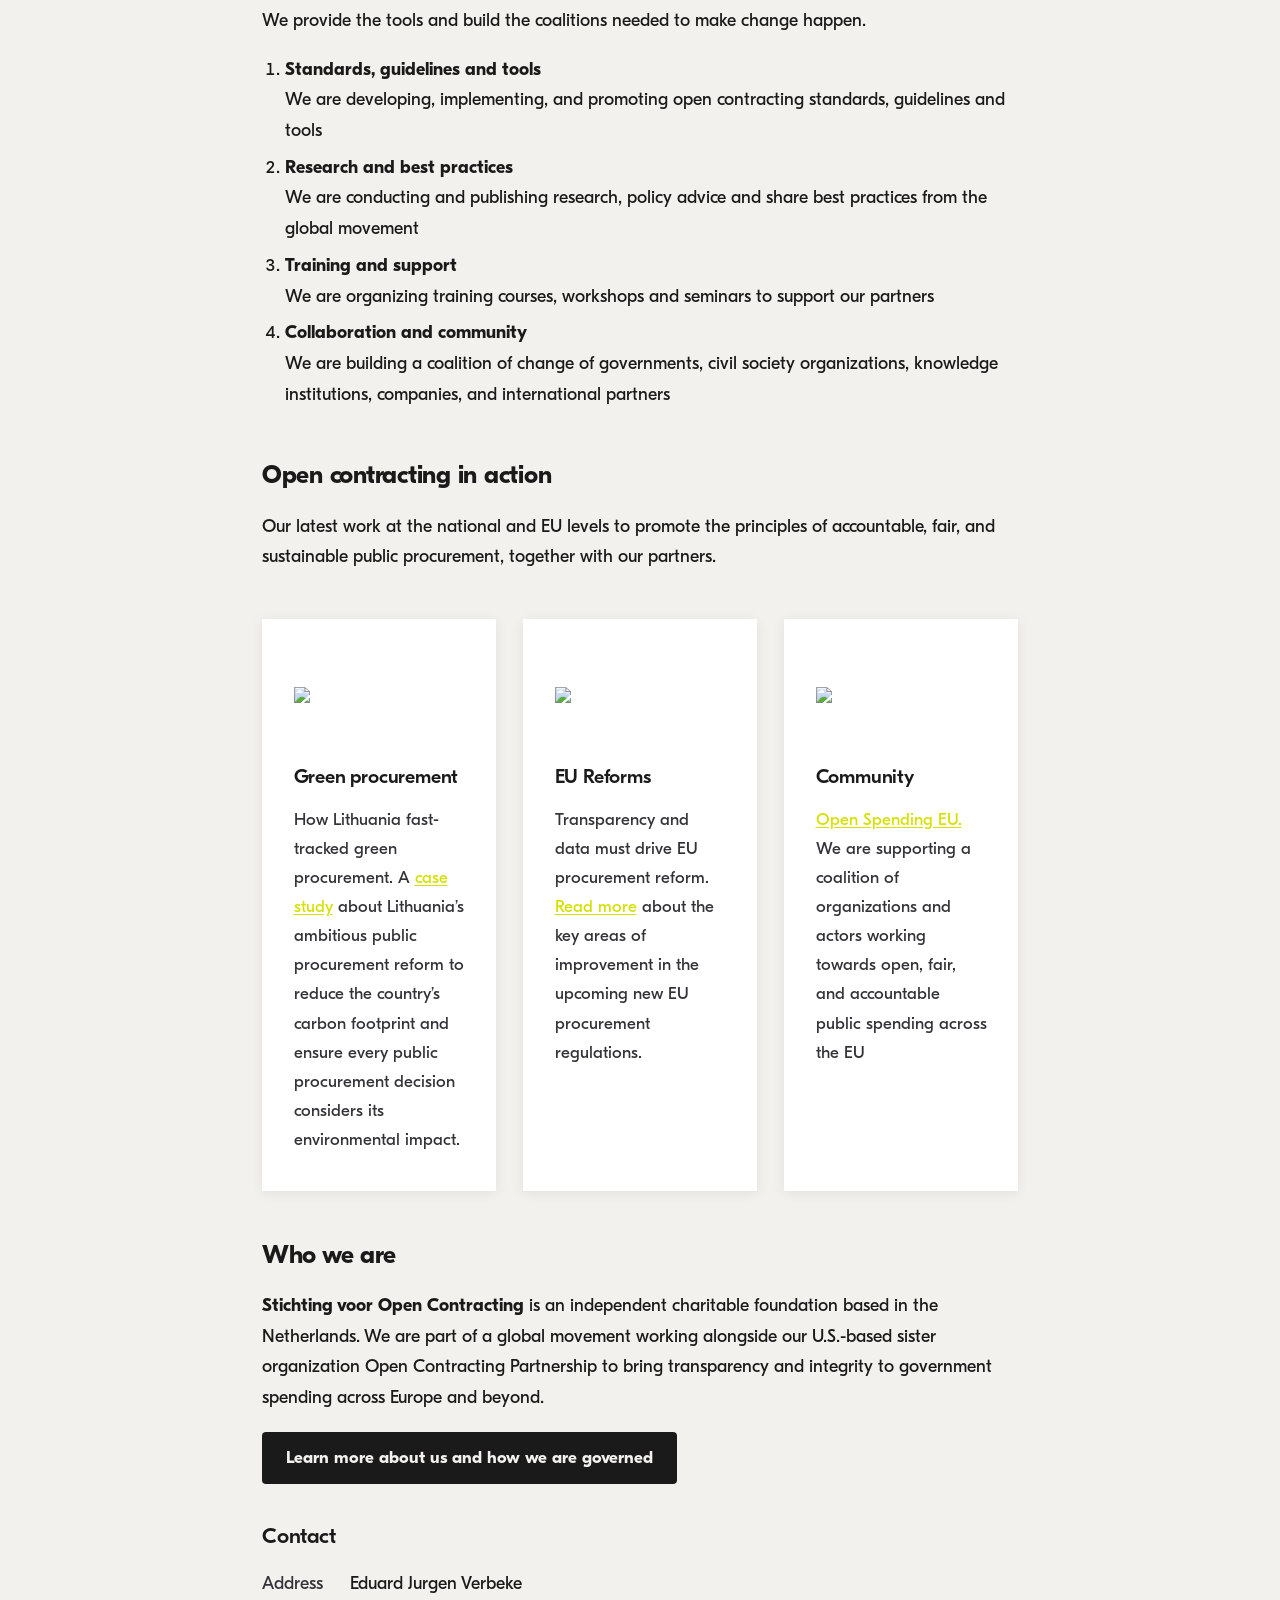
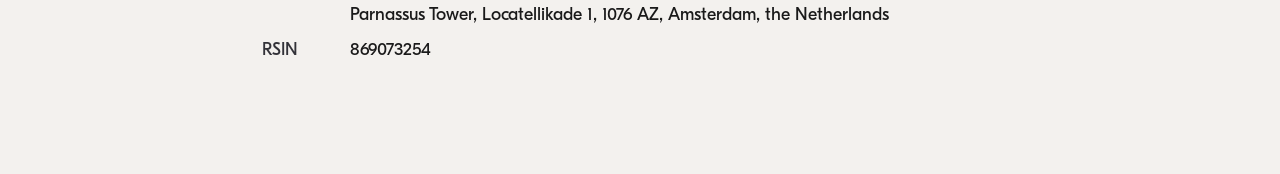
==== commit d3c14e09: "Update index.html" ====
--- a/index.html
+++ b/index.html
@@ -13,18 +13,13 @@
   <header class="site-header">
     <div class="site-header__inner">
       <a href="http://open-contracting.eu/index.html">
-        <img src="files/Stichting-Logo.png" width="25%">
+        <img src="files/Stichting-Logo.png">
       </a>
       <h1>Transforming how governments spend to deliver better results for people and the planet</h1>
     </div>
   </header>
   
   <main>
-    <hgroup>
-      <a href="http://open-contracting.org/index.eu"><img src="files/Stichting-Logo.png" width="25%"></a>
-      <h1>Transforming how governments spend to deliver better results for people and the planet</h1>
-    </hgroup>
-
     <h2>Our mission</h2>
     <p>We are building a global movement of reformers working to open up and transform public procurement so it delivers better results for people, fair competition, and a more sustainable future. </p>
 
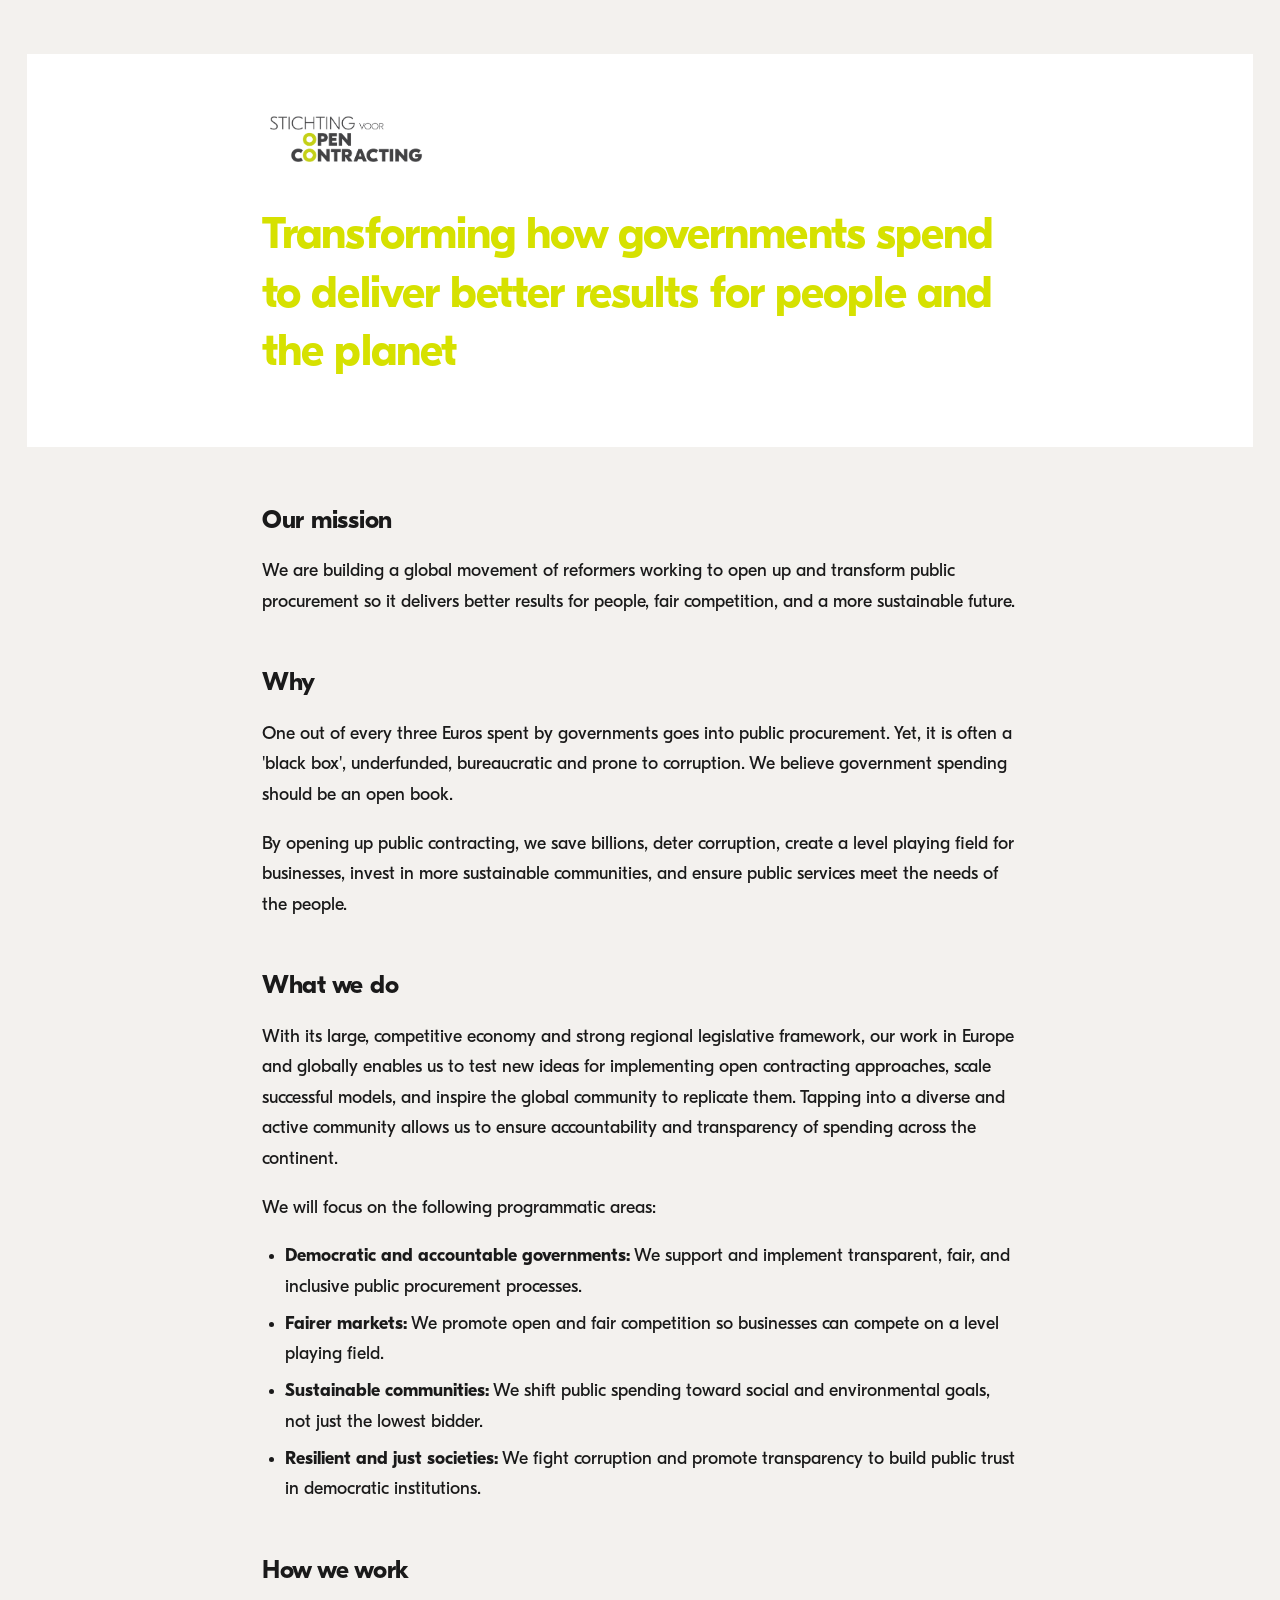
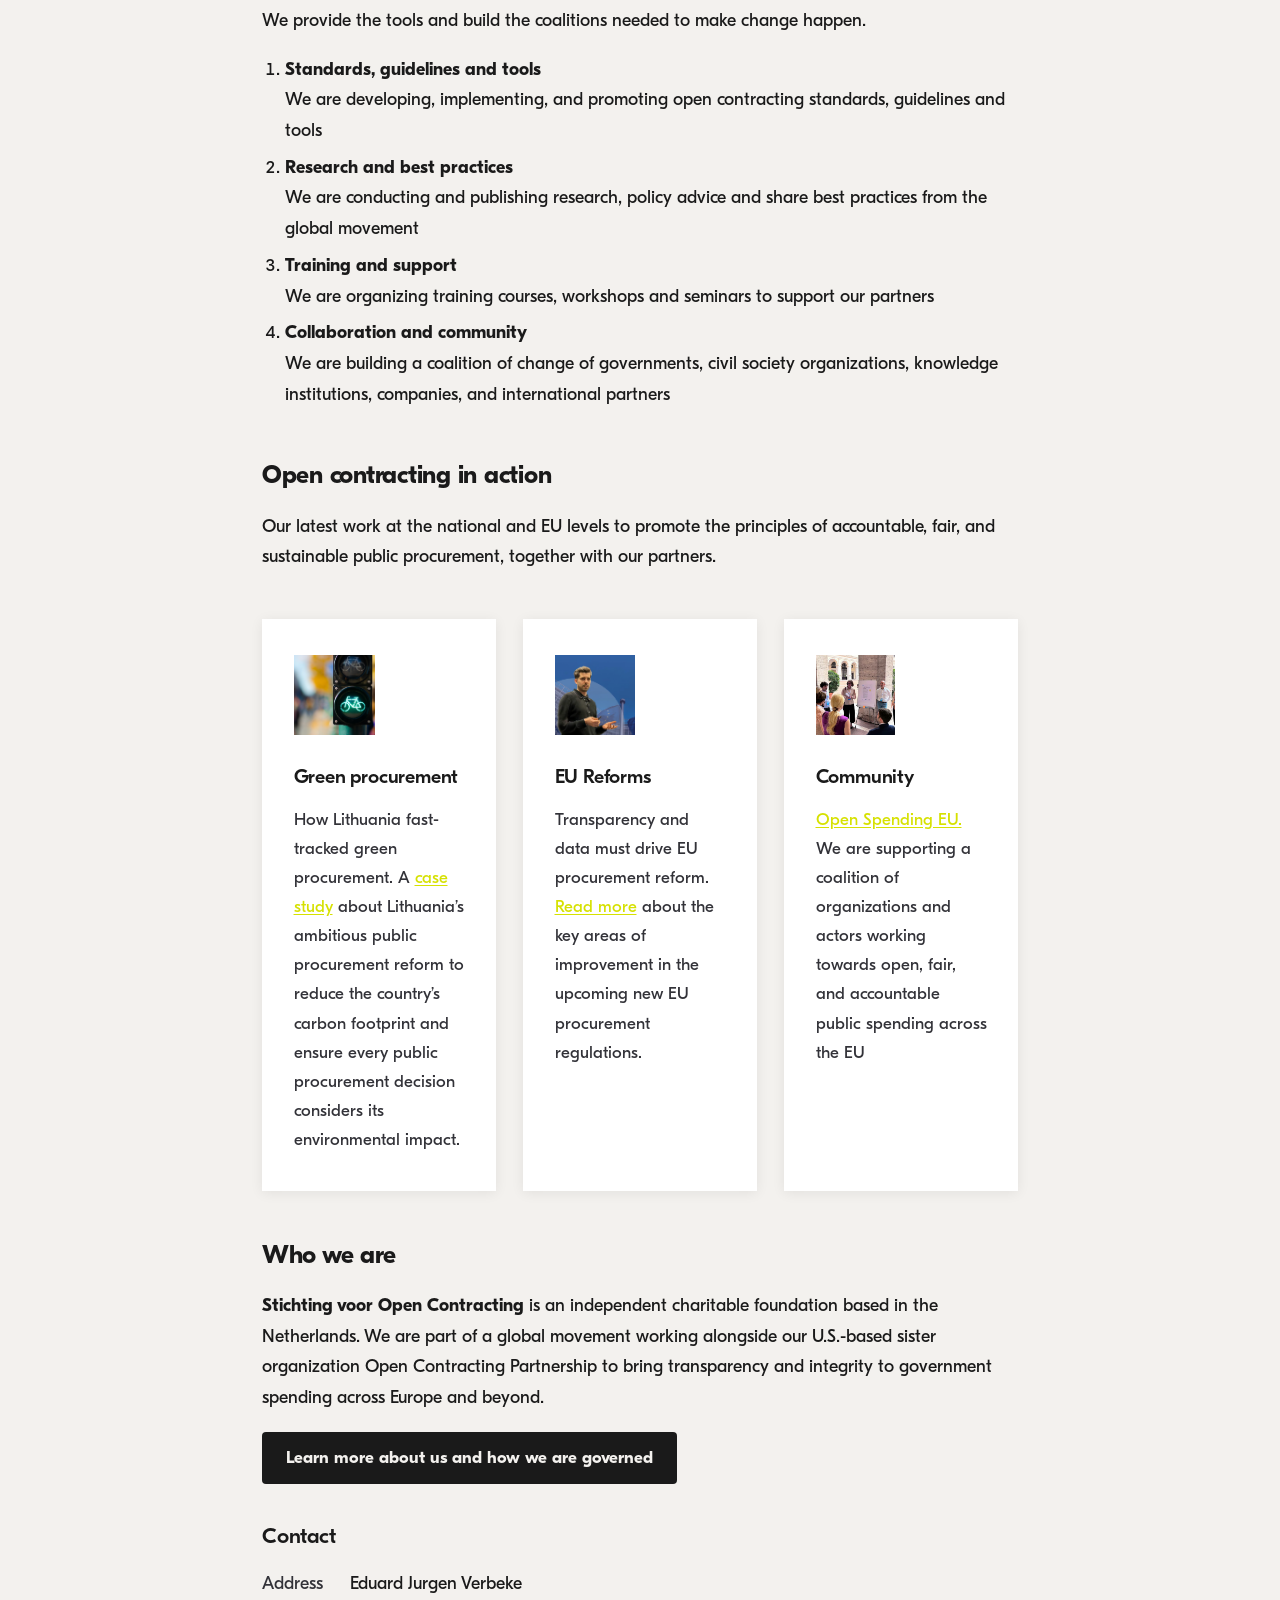
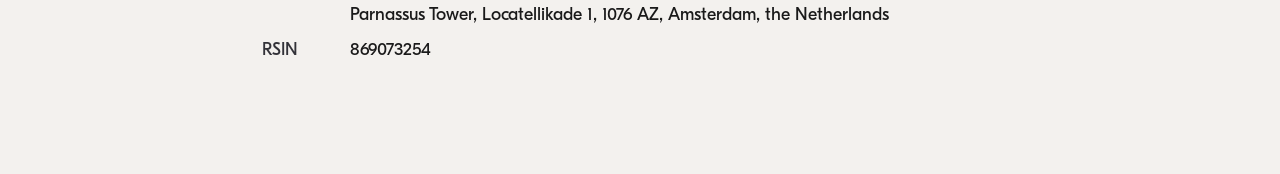
==== commit 84b90cd2: "Update index.html" ====
--- a/index.html
+++ b/index.html
@@ -57,21 +57,21 @@
 <div class="cards-grid">
   <div class="card">
     <div class="card-icon">
-      <img src="https://ocp-website-production-2fo5ied6.imgix.net/uploads/2023/12/Lithuania-bikelight-iStock-1057982458.jpg?ixlib=php-4.1.0&w=2048&s=8933f5fea58274ccbce6c9a4e504c68d">
+      <img src="files/Lithuania-bike.png">
     </div>
     <h3>Green procurement</h3>
-    <p>How Lithuania fast-tracked green procurement. A <a href"https://www.open-contracting.org/2023/12/06/how-lithuania-fast-tracked-green-procurement/">case study</a> about Lithuania’s ambitious public procurement reform to reduce the country’s carbon footprint and ensure every public procurement decision considers its environmental impact.</p>
+    <p>How Lithuania fast-tracked green procurement. A <a href="https://www.open-contracting.org/2023/12/06/how-lithuania-fast-tracked-green-procurement/">case study</a> about Lithuania’s ambitious public procurement reform to reduce the country’s carbon footprint and ensure every public procurement decision considers its environmental impact.</p>
   </div>
   <div class="card">
     <div class="card-icon">
-     <img src="https://ocp-website-production-2fo5ied6.imgix.net/uploads/2026/02/KG-EUDirectives.jpg?ixlib=php-4.1.0&w=2048&s=8bc46162a1fc86c5cd43fa720dd31d4b">
+     <img src="files/EU-reform.png">
     </div>
     <h3>EU Reforms</h3>
  <p>Transparency and data must drive EU procurement reform. <a href="https://www.open-contracting.org/2026/02/06/a-smarter-single-market-why-transparency-and-data-must-drive-eu-procurement-reform/">Read more</a> about the key areas of improvement in the upcoming new EU procurement regulations.</p>
  </div>
   <div class="card">
     <div class="card-icon">
-      <img src="https://ocp-website-production-2fo5ied6.imgix.net/uploads/2024/09/europe-vision-rome-1.jpg?ixlib=php-4.1.0&w=2048&s=67f774d9f315d175db31bb6d642a5e0b">
+      <img src="files/EU-community.png">
     </div>
     <h3>Community</h3>
 <p><a href="https://www.open-spending.eu">Open Spending EU.</a> We are supporting a coalition of organizations and actors working towards open, fair, and accountable public spending across the EU</p>
--- a/styles.css
+++ b/styles.css
@@ -166,7 +166,7 @@
 
 /* Site header */
 .site-header {
-  background: #e8e6e3;
+  background: #fff;
   padding: 3rem 1.5rem;
   margin-bottom: 3rem;
 }
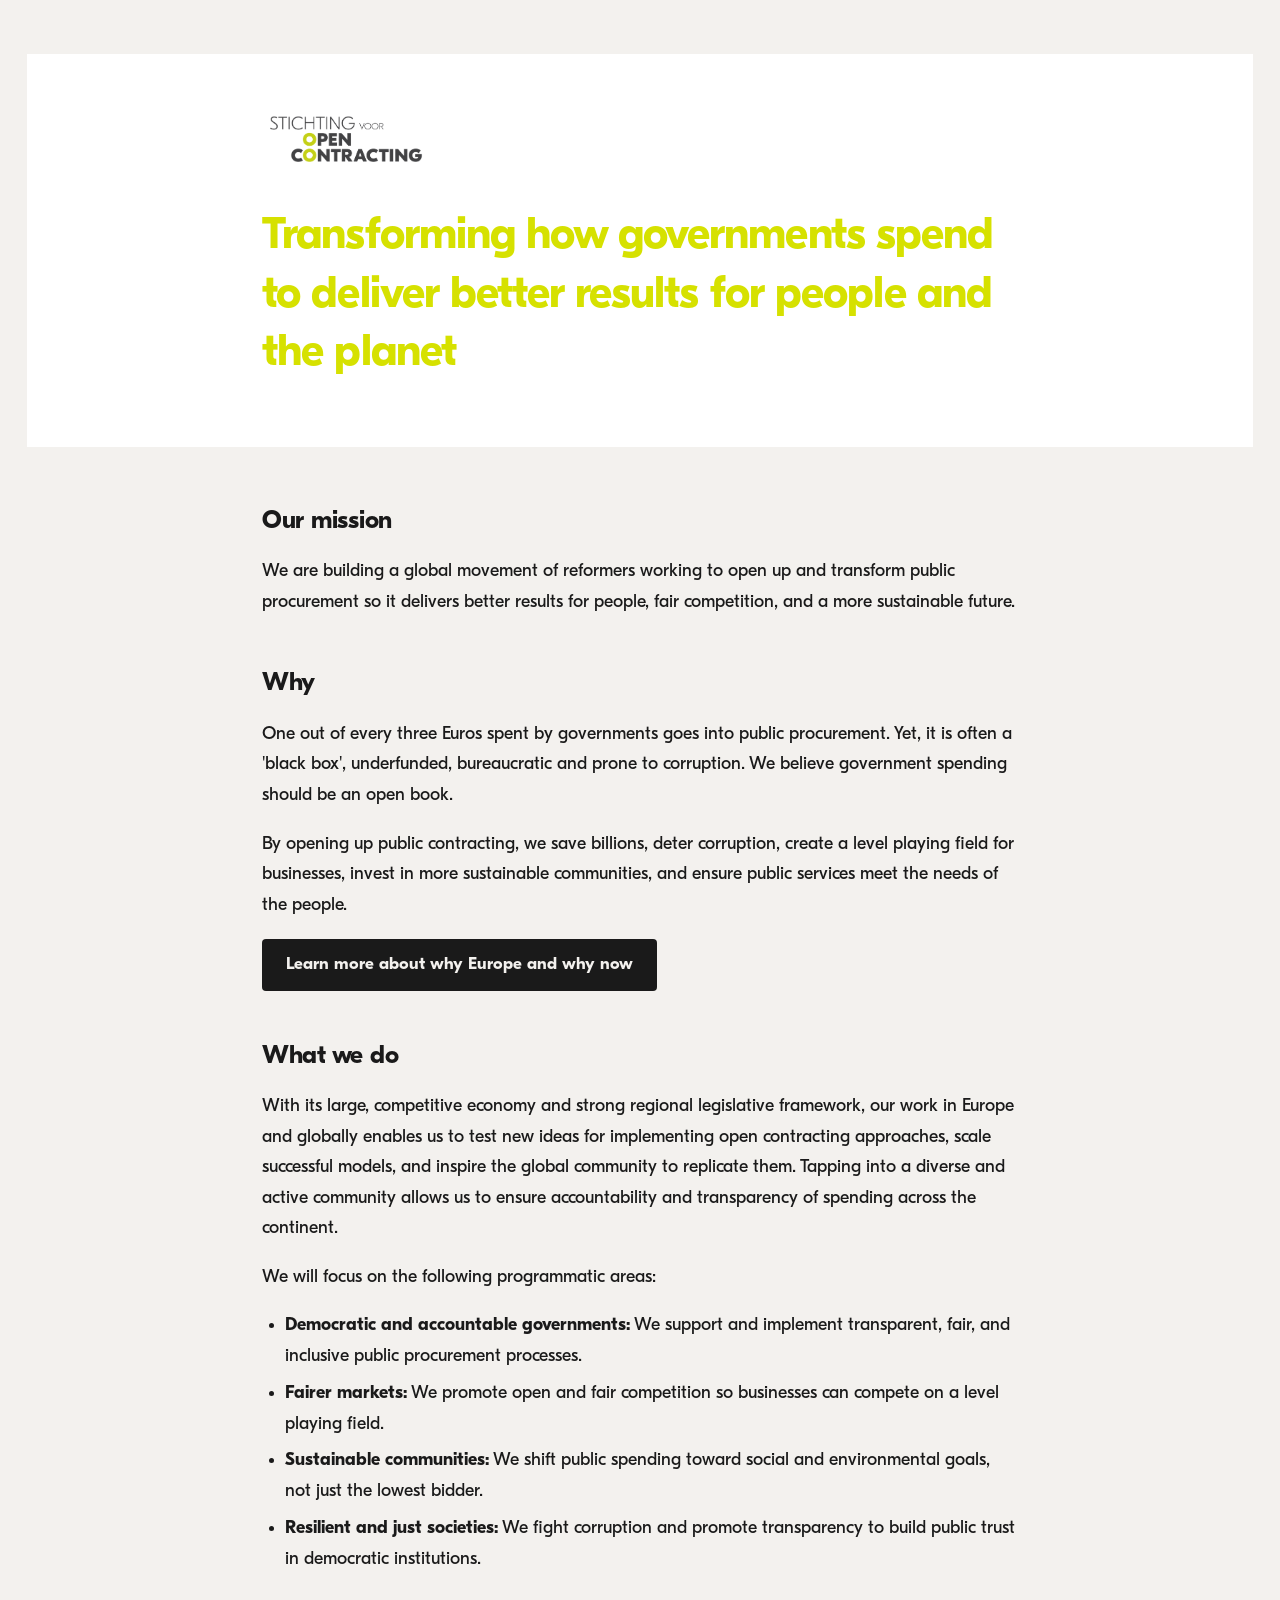
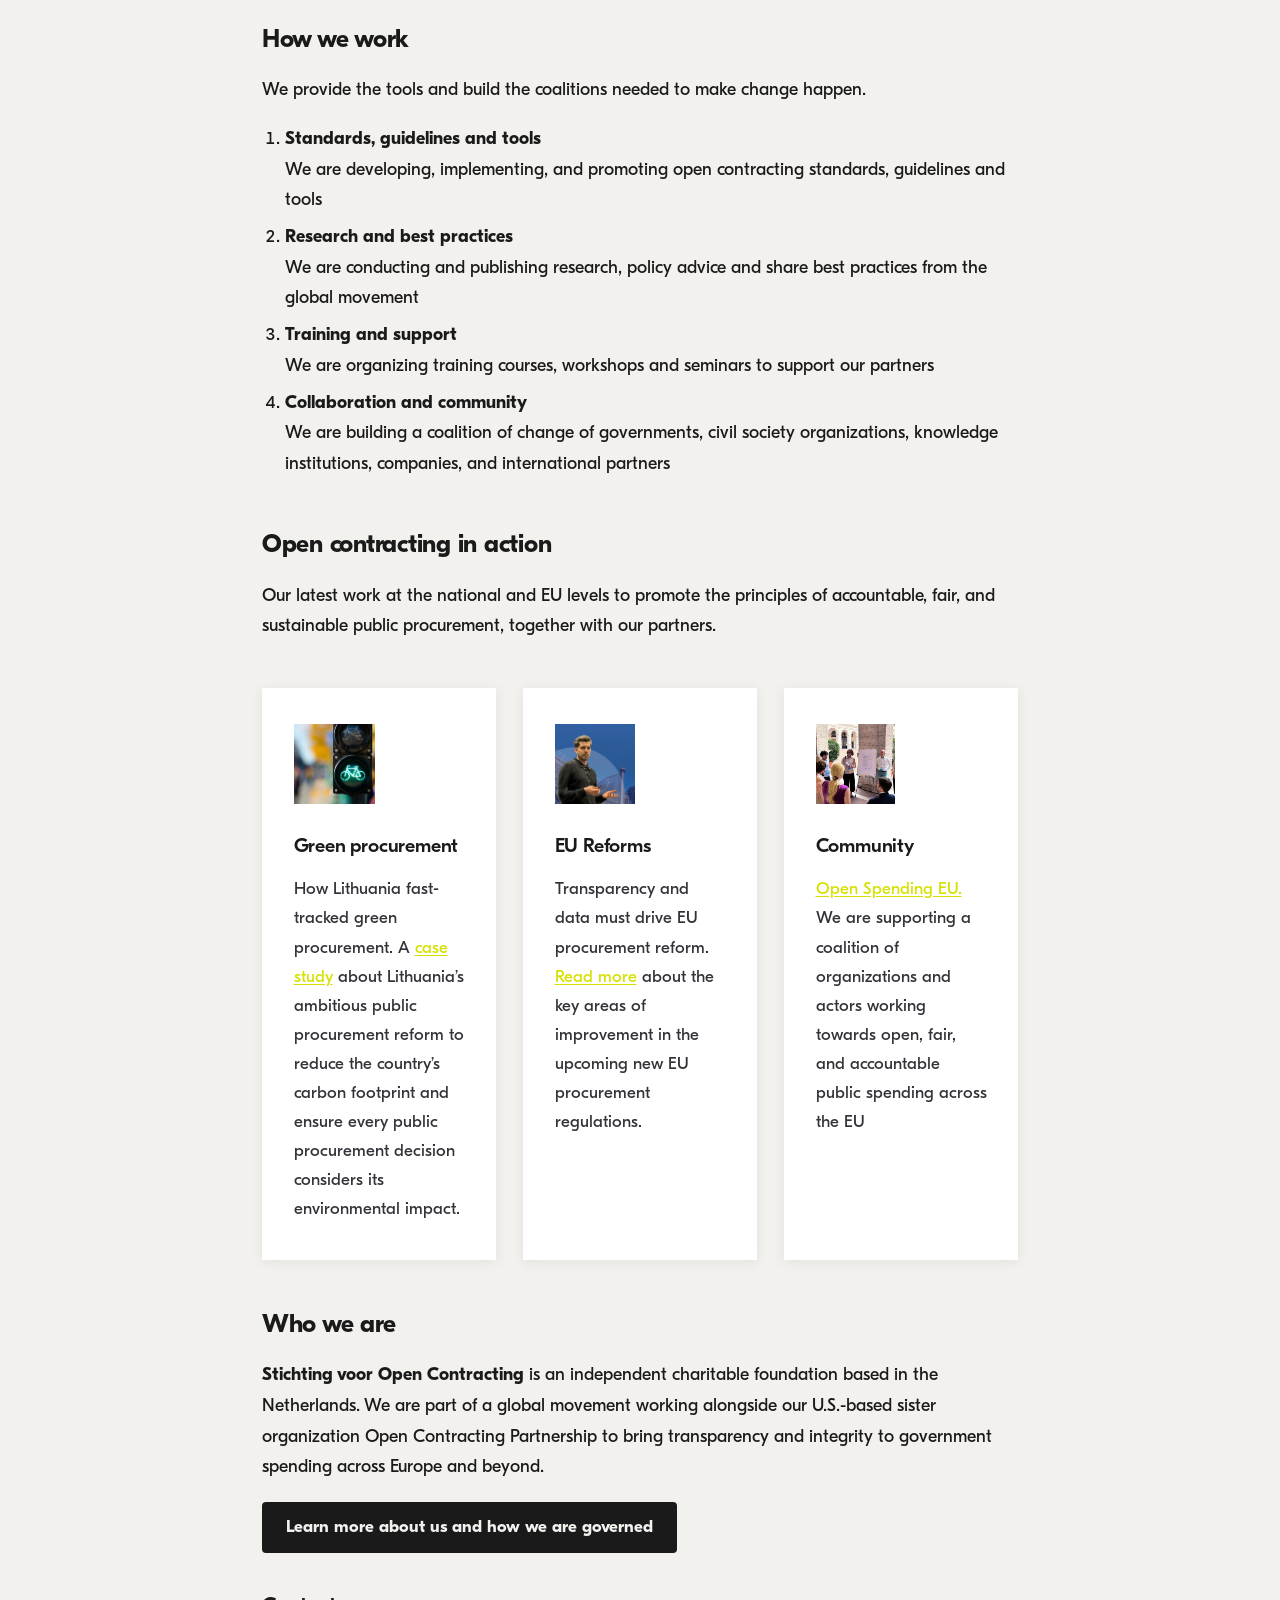
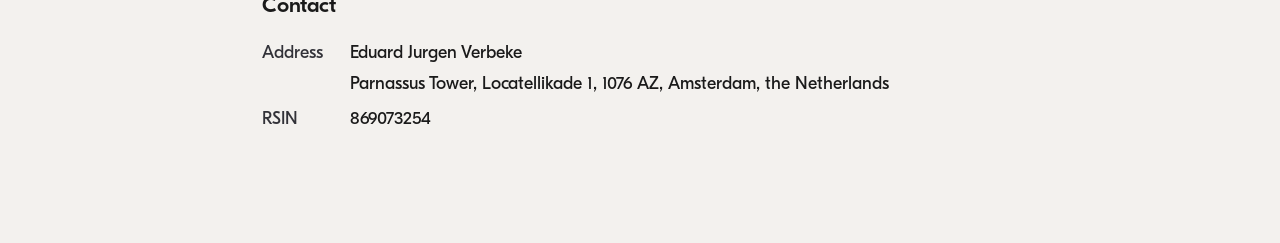
==== commit 67a8b9b9: "Add link to learn more about Europe" ====
--- a/index.html
+++ b/index.html
@@ -26,7 +26,7 @@
     <h2>Why</h2>
     <p>One out of every three Euros spent by governments goes into public procurement. Yet, it is often a 'black box', underfunded, bureaucratic and prone to corruption. We believe government spending should be an open book. </p>
     <p>By opening up public contracting, we save billions, deter corruption, create a level playing field for businesses, invest in more sustainable communities, and ensure public services meet the needs of the people. </p>
-
+    <p><a href="why-europe.html" class="btn btn-primary">Learn more about why Europe and why now</a></p>
 <h2>What we do</h2>
     <p>With its large, competitive economy and strong regional legislative framework, our work in Europe and globally enables us to test new ideas for implementing open contracting approaches, scale successful models, and inspire the global community to replicate them. Tapping into a diverse and active community allows us to ensure accountability and transparency of spending across the continent. 
 </p>
